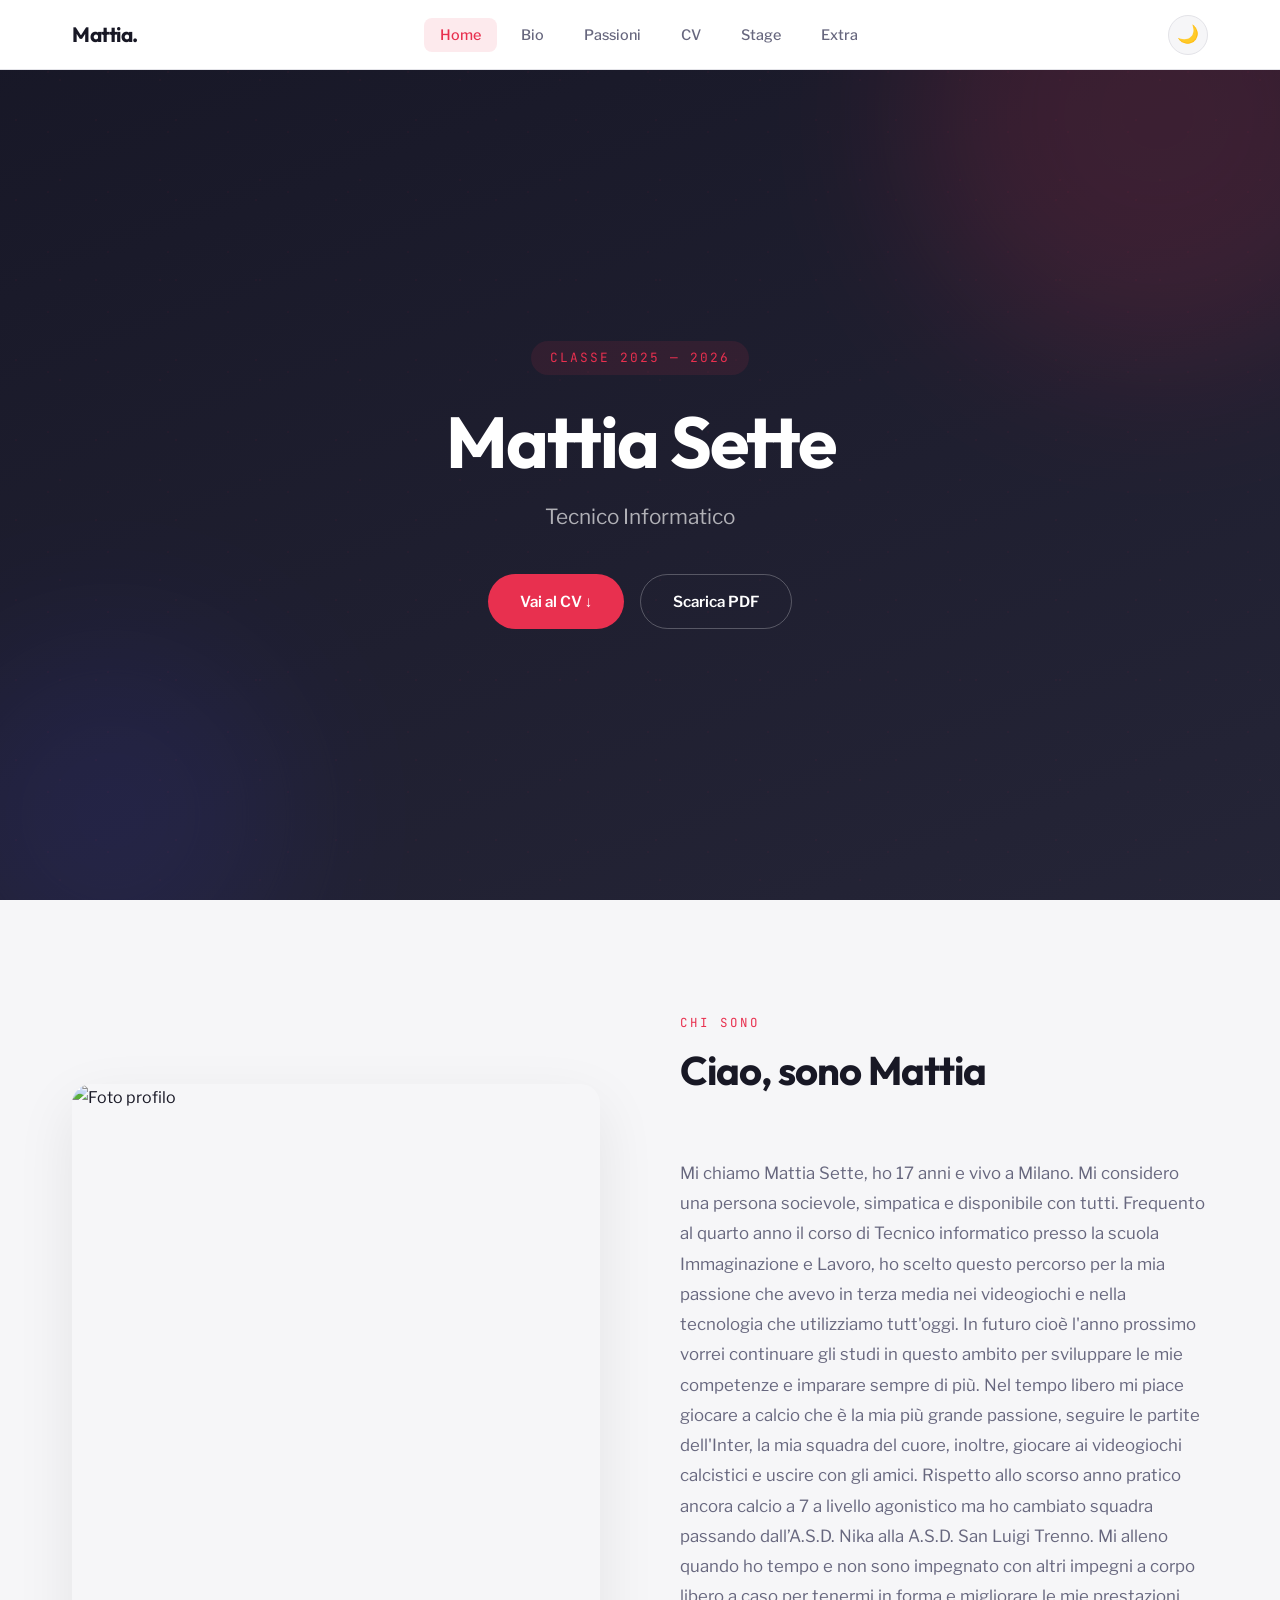
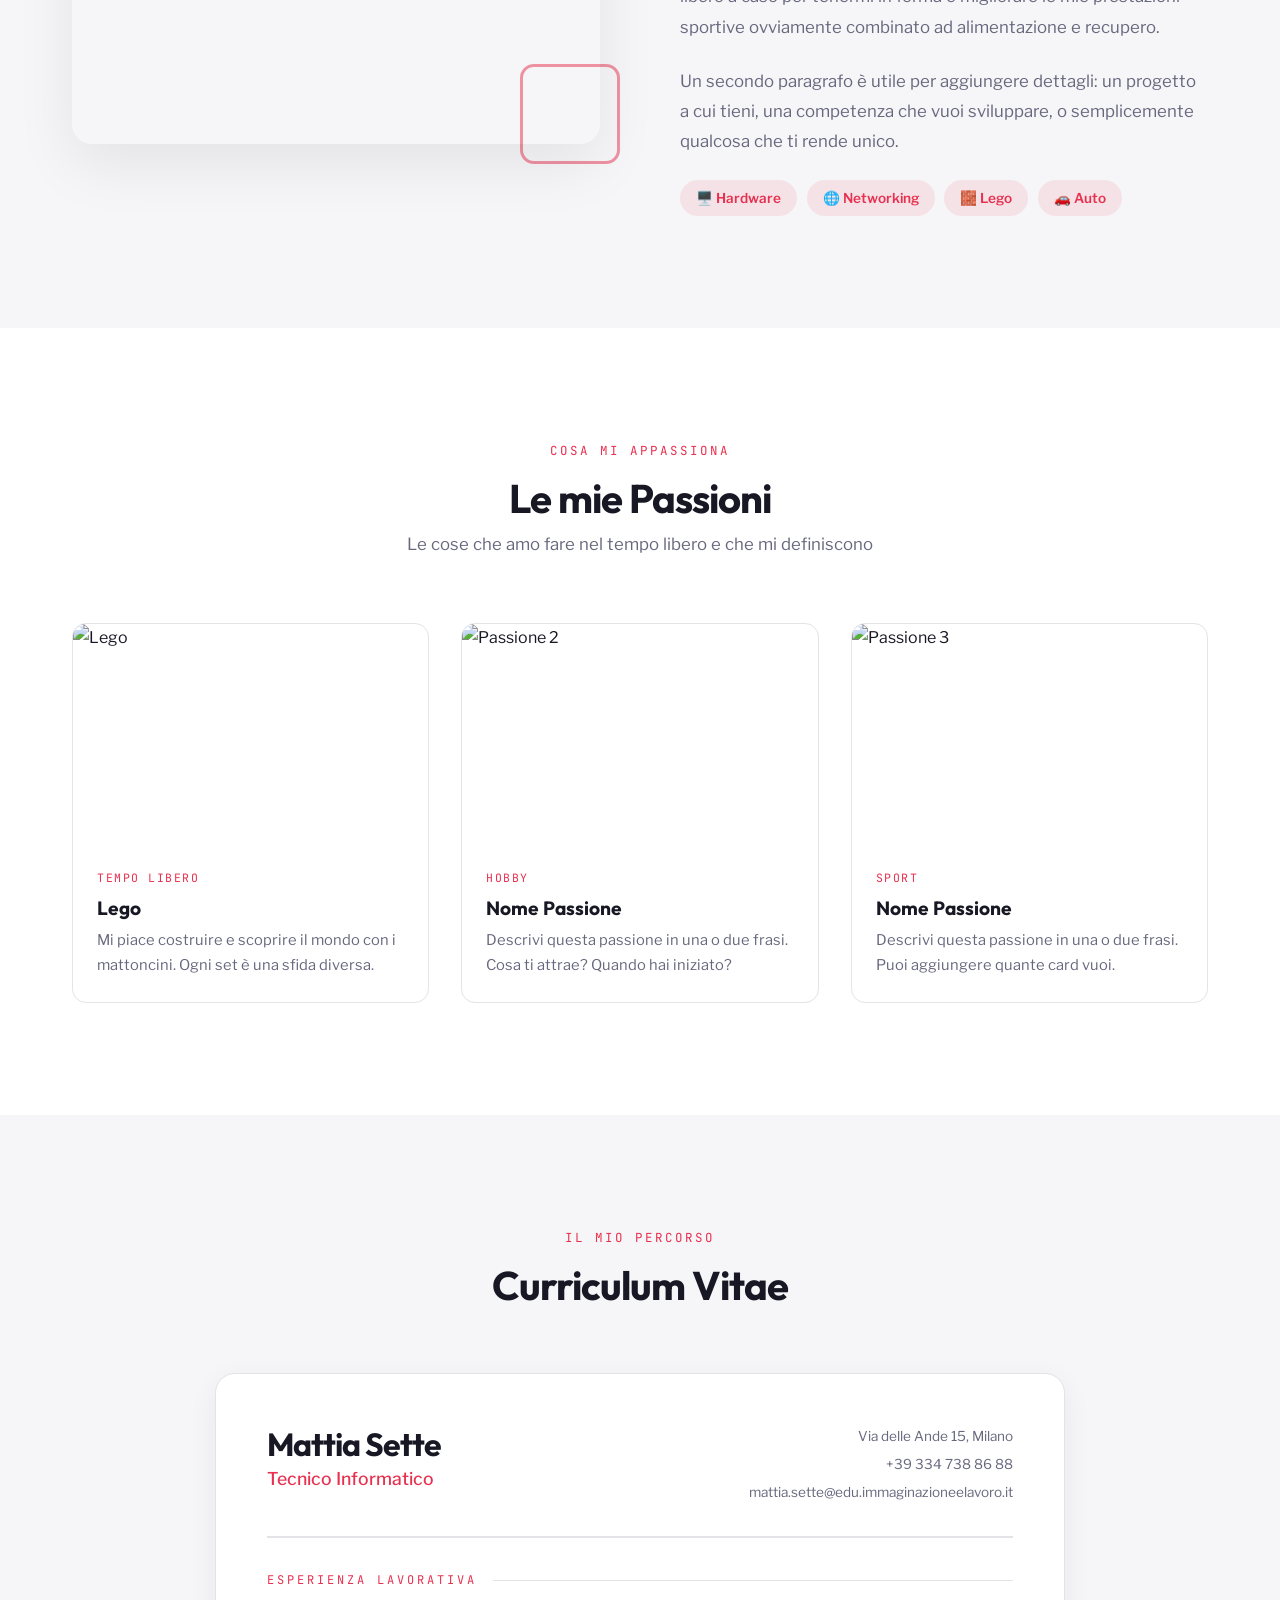
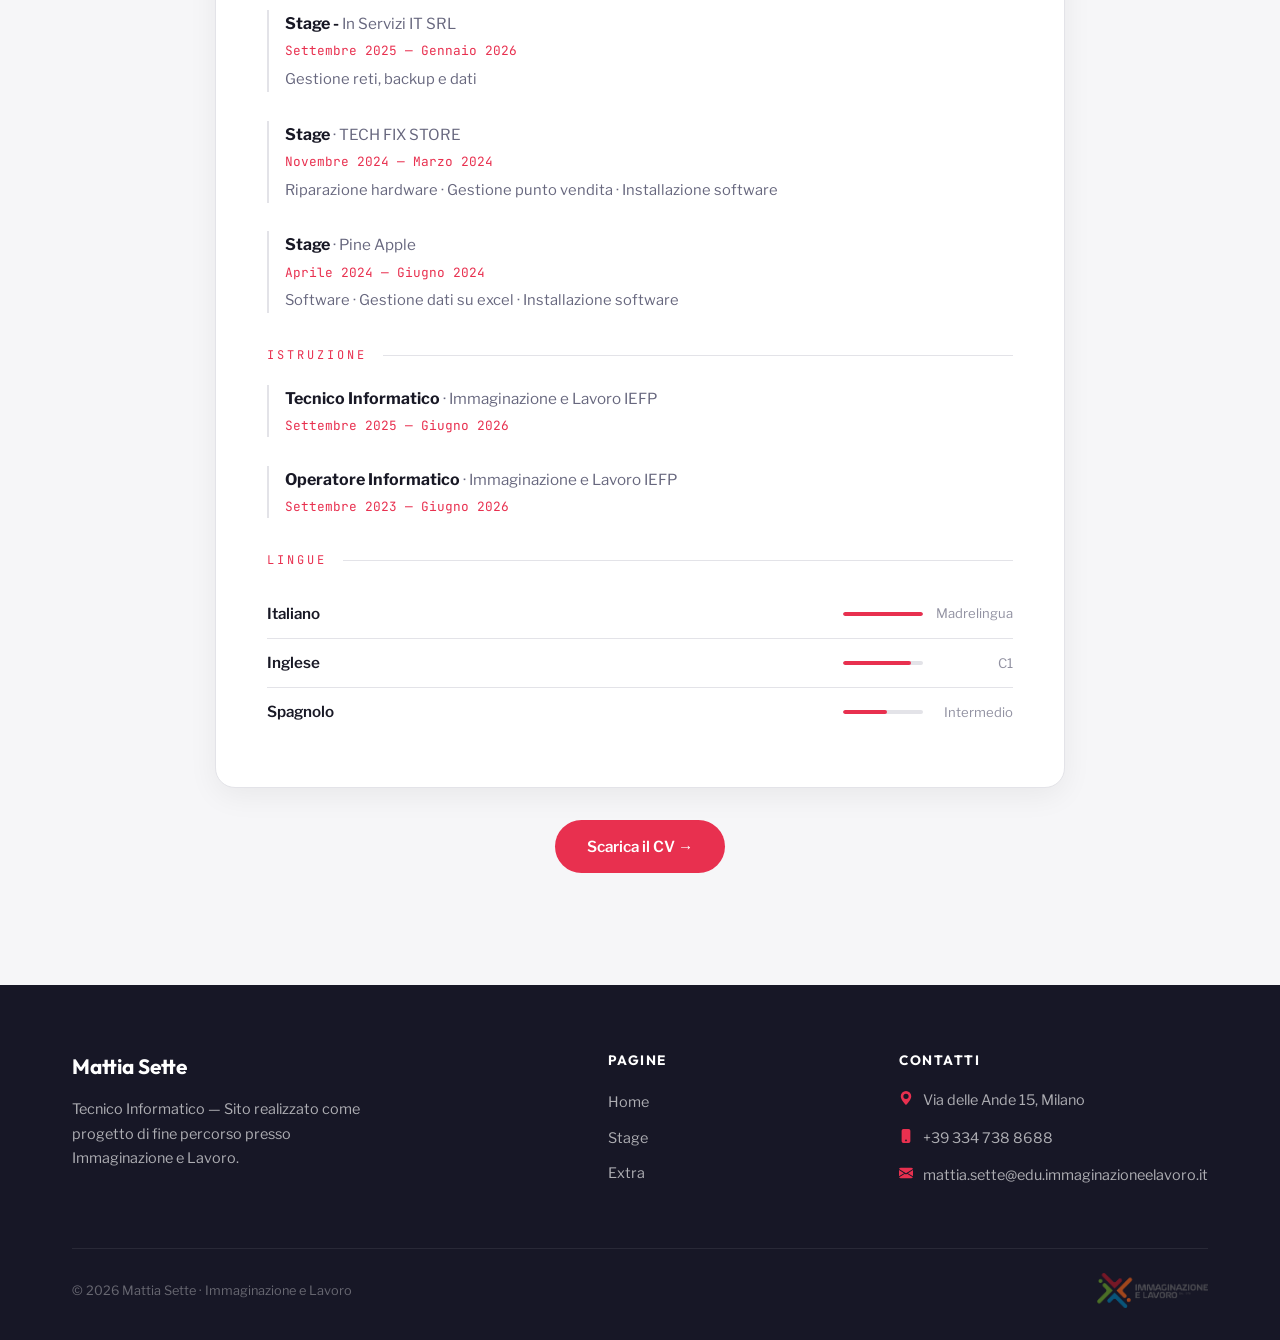
==== index.html @ b293e02b "update" ====
<!DOCTYPE html>
<html lang="it" data-theme="default">
<!--
    PERSONALIZZAZIONE RAPIDA:
    
    1. TEMA: cambia data-theme="default" qui sopra con:
       ocean, sunset, forest, lavender, mono
    
    2. DARK MODE: il bottone 🌙 in alto a destra
    
    3. FONT: cambia i link Google Fonts qui sotto
    
    4. CONTENUTI: cerca i commenti "MODIFICA" nel codice
-->
<head>
    <meta charset="UTF-8">
    <meta name="viewport" content="width=device-width, initial-scale=1.0">
    <title>Mattia Sette — Portfolio</title>

    <!-- MODIFICA: Cambia i font qui se vuoi -->
    <link rel="preconnect" href="https://fonts.googleapis.com">
    <link rel="preconnect" href="https://fonts.gstatic.com" crossorigin>    
    <link href="https://fonts.googleapis.com/css2?family=Outfit:wght@400;500;600;700&family=Libre+Franklin:wght@400;500;600;700&family=JetBrains+Mono:wght@400;500&display=swap" rel="stylesheet">

    <link rel="stylesheet" href="./style.css">
</head>
<body>

    <!-- ====== NAVBAR ====== -->
    <nav class="site-nav">
        <div class="nav-inner">
            <!-- MODIFICA: il tuo nome -->
            <a href="#" class="nav-brand">Mattia.</a>

            <button class="nav-burger" id="navBurger" aria-label="Apri menu">
                <span></span><span></span><span></span>
            </button>

            <ul class="nav-links" id="navLinks">
                <li><a href="#" class="active">Home</a></li>
                <li><a href="#bio">Bio</a></li>
                <li><a href="#passioni">Passioni</a></li>
                <li><a href="#cv">CV</a></li>
                <li><a href="./stage.html">Stage</a></li>
                <li><a href="./extra.html">Extra</a></li>
            </ul>

            <button class="theme-toggle" id="themeToggle" aria-label="Cambia tema">🌙</button>
        </div>
    </nav>

    <!-- ====== HERO ====== -->
    <section class="hero">
        <div class="hero-pattern"></div>
        <div class="hero-blob hero-blob-1"></div>
        <div class="hero-blob hero-blob-2"></div>

        <div class="hero-content">
            <!-- MODIFICA: il tuo badge, nome e descrizione -->
            <span class="hero-label reveal">Classe 2025 — 2026</span>
            <h1 class="reveal reveal-delay-1">Mattia Sette</h1>
            <p class="hero-sub reveal reveal-delay-2">Tecnico Informatico</p>
            <div class="hero-cta reveal reveal-delay-3">
                <a href="#cv" class="btn-primary-custom">Vai al CV ↓</a>
                <a href="./doc/Cv.pdf" target="_blank" class="btn-outline-custom">Scarica PDF</a>
            </div>
        </div>
    </section>

    <!-- ====== BIO ====== -->
    <section class="section" id="bio">
        <div class="section-container">
            <div class="bio-grid">
                <div class="bio-image reveal-left">
                    <div class="bio-image-frame">
                        <!-- MODIFICA: sostituisci con la tua foto (./img/foto.jpg) -->
                        <img src="https://placehold.co/500x625/1a1a2e/e94560?text=La+tua+foto" alt="Foto profilo">
                    </div>
                </div>
                <div class="bio-text-area reveal-right">
                    <div class="section-header">
                        <span class="section-label">Chi sono</span>
                        <h2 class="section-title">Ciao, sono Mattia</h2>
                    </div>
                    <!-- MODIFICA: scrivi la tua bio -->
                    <p>
                        Mi chiamo Mattia Sette, ho 17 anni e vivo a Milano. Mi considero una persona socievole, simpatica e disponibile con tutti.
                        Frequento al quarto anno il corso di Tecnico informatico presso la scuola Immaginazione e Lavoro, ho scelto questo percorso per la mia passione che avevo in terza media nei videogiochi e nella tecnologia che utilizziamo tutt'oggi.
                        In futuro cioè l'anno prossimo vorrei continuare gli studi in questo ambito per sviluppare le mie competenze e imparare sempre di più.
                        Nel tempo libero mi piace giocare a calcio che è la mia più grande passione, seguire le partite dell'Inter, la mia squadra del cuore, inoltre, giocare ai videogiochi calcistici e uscire con gli amici.
                        Rispetto allo scorso anno pratico ancora calcio a 7 a livello agonistico ma ho cambiato squadra passando dall’A.S.D. Nika alla A.S.D. San Luigi Trenno.
                        Mi alleno quando ho tempo e non sono impegnato con altri impegni a corpo libero a caso per tenermi in forma e migliorare le mie prestazioni sportive ovviamente combinato ad alimentazione e recupero.
                    </p>
                    <p>
                        Un secondo paragrafo è utile per aggiungere dettagli: un progetto 
                        a cui tieni, una competenza che vuoi sviluppare, o semplicemente 
                        qualcosa che ti rende unico.
                    </p>
                    <!-- MODIFICA: le tue "etichette" -->
                    <div class="bio-pills">
                        <span class="bio-pill">🖥️ Hardware</span>
                        <span class="bio-pill">🌐 Networking</span>
                        <span class="bio-pill">🧱 Lego</span>
                        <span class="bio-pill">🚗 Auto</span>
                    </div>
                </div>
            </div>
        </div>
    </section>

    <!-- ====== PASSIONI ====== -->
    <section class="section section-alt" id="passioni">
        <div class="section-container">
            <div class="section-header center reveal">
                <span class="section-label">Cosa mi appassiona</span>
                <h2 class="section-title">Le mie Passioni</h2>
                <p class="section-desc">Le cose che amo fare nel tempo libero e che mi definiscono</p>
            </div>

            <div class="passions-grid">

                <!-- MODIFICA: Card 1 — cambia immagine, categoria, titolo e testo -->
                <div class="passion-card reveal reveal-delay-1">
                    <div class="passion-card-img">
                        <img src="./img/5006921.png" alt="Lego">
                    </div>
                    <div class="passion-card-body">
                        <span class="passion-card-tag">Tempo libero</span>
                        <h3>Lego</h3>
                        <p>Mi piace costruire e scoprire il mondo con i mattoncini. Ogni set è una sfida diversa.</p>
                    </div>
                </div>

                <!-- MODIFICA: Card 2 -->
                <div class="passion-card reveal reveal-delay-2">
                    <div class="passion-card-img">
                        <img src="./img/1.png" alt="Passione 2">
                    </div>
                    <div class="passion-card-body">
                        <span class="passion-card-tag">Hobby</span>
                        <h3>Nome Passione</h3>
                        <p>Descrivi questa passione in una o due frasi. Cosa ti attrae? Quando hai iniziato?</p>
                    </div>
                </div>

                <!-- MODIFICA: Card 3 -->
                <div class="passion-card reveal reveal-delay-3">
                    <div class="passion-card-img">
                        <img src="./img/5006921.png" alt="Passione 3">
                    </div>
                    <div class="passion-card-body">
                        <span class="passion-card-tag">Sport</span>
                        <h3>Nome Passione</h3>
                        <p>Descrivi questa passione in una o due frasi. Puoi aggiungere quante card vuoi.</p>
                    </div>
                </div>

            </div>
        </div>
    </section>

    <!-- ====== CV ====== -->
    <section class="section" id="cv">
        <div class="section-container">
            <div class="section-header center reveal">
                <span class="section-label">Il mio percorso</span>
                <h2 class="section-title">Curriculum Vitae</h2>
            </div>

            <div class="cv-paper reveal">
                <!-- MODIFICA: intestazione CV -->
                <div class="cv-header">
                    <div>
                        <h2 class="cv-name">Mattia Sette</h2>
                        <p class="cv-role">Tecnico Informatico</p>
                    </div>
                    <div class="cv-contact-mini">
                        <span>Via delle Ande 15, Milano</span>
                        <span>+39 334 738 86 88</span>
                        <span>mattia.sette@edu.immaginazioneelavoro.it</span>
                    </div>
                </div>

                <!-- Esperienza -->
                <div class="cv-section-title">Esperienza Lavorativa</div>

                <!-- MODIFICA: aggiungi le tue esperienze -->
                <div class="cv-entry">
                    <span class="cv-entry-title">Stage - </span>
                    <span class="cv-entry-place">In Servizi IT SRL</span>
                    <span class="cv-entry-date">Settembre 2025 — Gennaio 2026</span>
                    <p class="cv-entry-desc">Gestione reti, backup e dati</p>
                </div>

                <div class="cv-entry">
                    <span class="cv-entry-title">Stage</span>
                    <span class="cv-entry-place"> · TECH FIX STORE</span>
                    <span class="cv-entry-date">Novembre 2024 — Marzo 2024</span>
                    <p class="cv-entry-desc">Riparazione hardware · Gestione punto vendita · Installazione software</p>
                </div>

                <div class="cv-entry">
                    <span class="cv-entry-title">Stage</span>
                    <span class="cv-entry-place"> · Pine Apple</span>
                    <span class="cv-entry-date">Aprile 2024 — Giugno 2024</span>
                    <p class="cv-entry-desc">Software · Gestione dati su excel · Installazione software</p>
                </div>

                <!-- Istruzione -->
                <div class="cv-section-title">Istruzione</div>

                <div class="cv-entry">
                    <span class="cv-entry-title">Tecnico Informatico</span>
                    <span class="cv-entry-place"> · Immaginazione e Lavoro IEFP</span>
                    <span class="cv-entry-date">Settembre 2025 — Giugno 2026</span>
                </div>

                <div class="cv-entry">
                    <span class="cv-entry-title">Operatore Informatico</span>
                    <span class="cv-entry-place"> · Immaginazione e Lavoro IEFP</span>
                    <span class="cv-entry-date">Settembre 2023 — Giugno 2026</span>
                </div>

                <!-- Lingue -->
                <div class="cv-section-title">Lingue</div>

                <!-- MODIFICA: le tue lingue e livelli (width della barra: 100% = nativo, 80% = avanzato, 60% = intermedio, 40% = base) -->
                <div class="cv-lang">
                    <span class="cv-lang-name">Italiano</span>
                    <div class="cv-lang-level">
                        <div class="cv-lang-bar"><div class="cv-lang-bar-fill" style="width: 100%"></div></div>
                        <span class="cv-lang-label">Madrelingua</span>
                    </div>
                </div>
                <div class="cv-lang">
                    <span class="cv-lang-name">Inglese</span>
                    <div class="cv-lang-level">
                        <div class="cv-lang-bar"><div class="cv-lang-bar-fill" style="width: 85%"></div></div>
                        <span class="cv-lang-label">C1</span>
                    </div>
                </div>
                <div class="cv-lang">
                    <span class="cv-lang-name">Spagnolo</span>
                    <div class="cv-lang-level">
                        <div class="cv-lang-bar"><div class="cv-lang-bar-fill" style="width: 55%"></div></div>
                        <span class="cv-lang-label">Intermedio</span>
                    </div>
                </div>
            </div>

            <div style="text-align: center; margin-top: 2rem;" class="reveal">
                <a href="./doc/Cv.pdf" target="_blank" class="btn-primary-custom">Scarica il CV →</a>
            </div>
        </div>
    </section>

    <!-- ====== FOOTER ====== -->
    <footer class="site-footer">
        <div class="section-container">
            <div class="footer-grid">
                <div>
                    <!-- MODIFICA: il tuo nome e descrizione -->
                    <p class="footer-brand">Mattia Sette</p>
                    <p class="footer-desc">
                        Tecnico Informatico — Sito realizzato come progetto di fine percorso 
                        presso Immaginazione e Lavoro.
                    </p>
                </div>
                <div>
                    <p class="footer-heading">Pagine</p>
                    <ul class="footer-links">
                        <li><a href="#">Home</a></li>
                        <li><a href="./pages/stage.html">Stage</a></li>
                        <li><a href="./pages/extra.html">Extra</a></li>
                    </ul>
                </div>
                <div>
                    <p class="footer-heading">Contatti</p>
                    <!-- MODIFICA: i tuoi contatti -->
                    <div class="footer-contact-item">
                        <svg xmlns="http://www.w3.org/2000/svg" width="14" height="14" fill="currentColor" viewBox="0 0 16 16"><path d="M8 16s6-5.686 6-10A6 6 0 0 0 2 6c0 4.314 6 10 6 10m0-7a3 3 0 1 1 0-6 3 3 0 0 1 0 6"/></svg>
                        <span>Via delle Ande 15, Milano</span>
                    </div>
                    <div class="footer-contact-item">
                        <svg xmlns="http://www.w3.org/2000/svg" width="14" height="14" fill="currentColor" viewBox="0 0 16 16"><path d="M3 2a2 2 0 0 1 2-2h6a2 2 0 0 1 2 2v12a2 2 0 0 1-2 2H5a2 2 0 0 1-2-2zm6 11a1 1 0 1 0-2 0 1 1 0 0 0 2 0"/></svg>
                        <span>+39 334 738 8688</span>
                    </div>
                    <div class="footer-contact-item">
                        <svg xmlns="http://www.w3.org/2000/svg" width="14" height="14" fill="currentColor" viewBox="0 0 16 16"><path d="M.05 3.555A2 2 0 0 1 2 2h12a2 2 0 0 1 1.95 1.555L8 8.414zM0 4.697v7.104l5.803-3.558zM6.761 8.83l-6.57 4.027A2 2 0 0 0 2 14h12a2 2 0 0 0 1.808-1.144l-6.57-4.027L8 9.586zm3.436-.586L16 11.801V4.697z"/></svg>
                        <span>mattia.sette@edu.immaginazioneelavoro.it</span>
                    </div>
                </div>
            </div>
            <div class="footer-bottom">
                <span class="footer-copy">© 2026 Mattia Sette · Immaginazione e Lavoro</span>
                <img src="./img/Logo immaginazione e lavoro.webp" class="footer-logo" alt="Logo scuola">
            </div>
        </div>
    </footer>

    <script src="./script.js"></script>
</body>
</html>
---- style.css ----
/* ============================================================
   TEMPLATE SITO PERSONALE - QUARTA INFORMATICA
   ============================================================
   
   COME PERSONALIZZARE:
   
   1. SCEGLI UN TEMA
      Cambia data-theme="default" nel tag <html> di ogni pagina.
      Temi disponibili: default, ocean, sunset, forest, lavender, mono
   
   2. DARK MODE
      Il bottone in navbar attiva/disattiva la dark mode.
      Funziona automaticamente con tutti i temi.
   
   3. COLORI CUSTOM
      Se vuoi un colore tutto tuo, modifica le variabili in
      [data-theme="default"] qui sotto.
   
   4. FONT
      Cambia il link Google Fonts nell'HTML e aggiorna
      --font-display e --font-body qui sotto.
   
   5. ANIMAZIONI
      Ogni elemento con classe .reveal si anima allo scroll.
      Aggiungi .reveal-delay-1, .reveal-delay-2, ecc. per ritardi.
   
   ============================================================ */

/* === TEMI PRECONFIGURATI === */
/* Cambia data-theme="" nel tag <html> per switchare tema */

[data-theme="default"] {
    --hue: 240;
    --accent-h: 350;
    --accent-s: 80%;
    --accent-l: 55%;
}

[data-theme="ocean"] {
    --hue: 200;
    --accent-h: 175;
    --accent-s: 70%;
    --accent-l: 45%;
}

[data-theme="sunset"] {
    --hue: 25;
    --accent-h: 15;
    --accent-s: 85%;
    --accent-l: 55%;
}

[data-theme="forest"] {
    --hue: 150;
    --accent-h: 145;
    --accent-s: 55%;
    --accent-l: 40%;
}

[data-theme="lavender"] {
    --hue: 270;
    --accent-h: 280;
    --accent-s: 60%;
    --accent-l: 55%;
}

[data-theme="mono"] {
    --hue: 0;
    --accent-h: 0;
    --accent-s: 0%;
    --accent-l: 25%;
}

/* === SISTEMA COLORI (generato da variabili) === */
:root {
    /* Font */
    --font-display: 'Outfit', sans-serif;
    --font-body: 'Libre Franklin', sans-serif;
    --font-mono: 'JetBrains Mono', monospace;
    
    /* Sizing */
    --radius-sm: 8px;
    --radius-md: 14px;
    --radius-lg: 20px;
    --radius-full: 100px;
    
    /* Transitions */
    --ease-out: cubic-bezier(0.16, 1, 0.3, 1);
    --ease-spring: cubic-bezier(0.34, 1.56, 0.64, 1);
    --duration-fast: 0.2s;
    --duration-normal: 0.4s;
    --duration-slow: 0.7s;
    
    /* Navbar height */
    --nav-height: 70px;
}

/* Light mode (default) */
html:not([data-dark]) {
    --bg-primary: hsl(var(--hue), 15%, 97%);
    --bg-secondary: #ffffff;
    --bg-elevated: #ffffff;
    --bg-hero: hsl(var(--hue), 25%, 12%);
    --bg-hero-2: hsl(var(--hue), 20%, 18%);
    
    --text-primary: hsl(var(--hue), 20%, 12%);
    --text-secondary: hsl(var(--hue), 10%, 45%);
    --text-tertiary: hsl(var(--hue), 8%, 60%);
    --text-on-dark: #ffffff;
    --text-on-dark-muted: rgba(255,255,255,0.65);
    
    --border-light: hsl(var(--hue), 10%, 90%);
    --border-medium: hsl(var(--hue), 10%, 85%);
    
    --shadow-sm: 0 2px 8px rgba(0,0,0,0.04);
    --shadow-md: 0 8px 30px rgba(0,0,0,0.06);
    --shadow-lg: 0 20px 60px rgba(0,0,0,0.08);
    --shadow-accent: 0 8px 30px hsla(var(--accent-h), var(--accent-s), var(--accent-l), 0.25);
}

/* Dark mode */
html[data-dark] {
    --bg-primary: hsl(var(--hue), 15%, 8%);
    --bg-secondary: hsl(var(--hue), 12%, 12%);
    --bg-elevated: hsl(var(--hue), 12%, 15%);
    --bg-hero: hsl(var(--hue), 20%, 5%);
    --bg-hero-2: hsl(var(--hue), 15%, 10%);
    
    --text-primary: hsl(var(--hue), 10%, 92%);
    --text-secondary: hsl(var(--hue), 8%, 60%);
    --text-tertiary: hsl(var(--hue), 6%, 45%);
    --text-on-dark: #ffffff;
    --text-on-dark-muted: rgba(255,255,255,0.55);
    
    --border-light: hsl(var(--hue), 10%, 18%);
    --border-medium: hsl(var(--hue), 10%, 22%);
    
    --shadow-sm: 0 2px 8px rgba(0,0,0,0.2);
    --shadow-md: 0 8px 30px rgba(0,0,0,0.3);
    --shadow-lg: 0 20px 60px rgba(0,0,0,0.4);
    --shadow-accent: 0 8px 30px hsla(var(--accent-h), var(--accent-s), var(--accent-l), 0.2);
}

/* Accent color (uguale in light e dark) */
html {
    --accent: hsl(var(--accent-h), var(--accent-s), var(--accent-l));
    --accent-hover: hsl(var(--accent-h), var(--accent-s), calc(var(--accent-l) - 8%));
    --accent-soft: hsla(var(--accent-h), var(--accent-s), var(--accent-l), 0.1);
    --accent-medium: hsla(var(--accent-h), var(--accent-s), var(--accent-l), 0.2);
}

/* === RESET & BASE === */
*, *::before, *::after {
    margin: 0;
    padding: 0;
    box-sizing: border-box;
}

html {
    scroll-behavior: smooth;
}

body {
    font-family: var(--font-body);
    color: var(--text-primary);
    background-color: var(--bg-primary);
    line-height: 1.7;
    transition: background-color var(--duration-normal) var(--ease-out),
                color var(--duration-normal) var(--ease-out);
    -webkit-font-smoothing: antialiased;
}

h1, h2, h3, h4, h5, h6 {
    font-family: var(--font-display);
    font-weight: 700;
    color: var(--text-primary);
    line-height: 1.2;
}

a {
    color: var(--accent);
    text-decoration: none;
    transition: color var(--duration-fast);
}

a:hover {
    color: var(--accent-hover);
}

img {
    max-width: 100%;
    display: block;
}

/* === NAVBAR === */
.site-nav {
    position: fixed;
    top: 0;
    left: 0;
    right: 0;
    height: var(--nav-height);
    background: var(--bg-secondary);
    border-bottom: 1px solid var(--border-light);
    z-index: 1000;
    display: flex;
    align-items: center;
    transition: background var(--duration-normal) var(--ease-out),
                border-color var(--duration-normal) var(--ease-out),
                box-shadow var(--duration-normal) var(--ease-out);
}

.site-nav.scrolled {
    box-shadow: var(--shadow-sm);
}

.nav-inner {
    width: 100%;
    max-width: 1200px;
    margin: 0 auto;
    padding: 0 2rem;
    display: flex;
    align-items: center;
    justify-content: space-between;
}

.nav-brand {
    font-family: var(--font-display);
    font-weight: 700;
    font-size: 1.3rem;
    color: var(--text-primary);
    text-decoration: none;
    letter-spacing: -0.5px;
}

.nav-links {
    display: flex;
    align-items: center;
    gap: 0.5rem;
    list-style: none;
}

.nav-links a {
    font-family: var(--font-body);
    font-weight: 500;
    font-size: 0.9rem;
    color: var(--text-secondary);
    padding: 0.5rem 1rem;
    border-radius: var(--radius-sm);
    text-decoration: none;
    transition: all var(--duration-fast);
}

.nav-links a:hover,
.nav-links a.active {
    color: var(--accent);
    background: var(--accent-soft);
}

/* Dark mode toggle */
.theme-toggle {
    width: 40px;
    height: 40px;
    border-radius: 50%;
    border: 1px solid var(--border-light);
    background: var(--bg-primary);
    cursor: pointer;
    display: flex;
    align-items: center;
    justify-content: center;
    font-size: 1.1rem;
    transition: all var(--duration-fast);
    margin-left: 0.5rem;
    color: var(--text-secondary);
}

.theme-toggle:hover {
    border-color: var(--accent);
    color: var(--accent);
    transform: rotate(20deg);
}

/* Mobile nav */
.nav-burger {
    display: none;
    flex-direction: column;
    gap: 5px;
    cursor: pointer;
    background: none;
    border: none;
    padding: 5px;
}

.nav-burger span {
    width: 22px;
    height: 2px;
    background: var(--text-primary);
    border-radius: 2px;
    transition: all var(--duration-fast);
}

/* === HERO === */
.hero {
    min-height: 100vh;
    display: flex;
    align-items: center;
    justify-content: center;
    text-align: center;
    background: linear-gradient(160deg, var(--bg-hero) 0%, var(--bg-hero-2) 100%);
    position: relative;
    overflow: hidden;
    padding-top: var(--nav-height);
}

/* Pattern decorativo sullo sfondo dell'hero */
.hero-pattern {
    position: absolute;
    inset: 0;
    opacity: 0.04;
    background-image: 
        radial-gradient(circle at 20% 50%, var(--accent) 1px, transparent 1px),
        radial-gradient(circle at 80% 20%, var(--accent) 1px, transparent 1px),
        radial-gradient(circle at 60% 80%, var(--accent) 1px, transparent 1px);
    background-size: 80px 80px, 60px 60px, 100px 100px;
}

/* Cerchi decorativi */
.hero-blob {
    position: absolute;
    border-radius: 50%;
    filter: blur(80px);
    opacity: 0.15;
}

.hero-blob-1 {
    width: 500px;
    height: 500px;
    background: var(--accent);
    top: -15%;
    right: -10%;
}

.hero-blob-2 {
    width: 350px;
    height: 350px;
    background: hsl(var(--hue), 50%, 50%);
    bottom: -10%;
    left: -5%;
}

.hero-content {
    position: relative;
    z-index: 1;
    padding: 2rem;
}

.hero-label {
    display: inline-block;
    font-family: var(--font-mono);
    font-size: 0.8rem;
    letter-spacing: 2px;
    text-transform: uppercase;
    color: var(--accent);
    background: var(--accent-soft);
    padding: 0.4rem 1.2rem;
    border-radius: var(--radius-full);
    margin-bottom: 1.5rem;
}

.hero h1 {
    font-size: clamp(2.5rem, 6vw, 4.5rem);
    color: var(--text-on-dark);
    letter-spacing: -2px;
    margin-bottom: 0.8rem;
}

.hero .hero-sub {
    font-size: clamp(1rem, 2vw, 1.3rem);
    color: var(--text-on-dark-muted);
    font-weight: 400;
    max-width: 500px;
    margin: 0 auto;
}

.hero-cta {
    margin-top: 2.5rem;
    display: flex;
    gap: 1rem;
    justify-content: center;
    flex-wrap: wrap;
}

/* === BOTTONI === */
.btn-primary-custom {
    display: inline-flex;
    align-items: center;
    gap: 0.5rem;
    padding: 0.85rem 2rem;
    background: var(--accent);
    color: #fff;
    border: none;
    border-radius: var(--radius-full);
    font-family: var(--font-body);
    font-weight: 600;
    font-size: 0.95rem;
    cursor: pointer;
    text-decoration: none;
    transition: all var(--duration-fast) var(--ease-out);
}

.btn-primary-custom:hover {
    background: var(--accent-hover);
    color: #fff;
    transform: translateY(-2px);
    box-shadow: var(--shadow-accent);
}

.btn-outline-custom {
    display: inline-flex;
    align-items: center;
    gap: 0.5rem;
    padding: 0.85rem 2rem;
    background: transparent;
    color: var(--text-on-dark);
    border: 1px solid rgba(255,255,255,0.25);
    border-radius: var(--radius-full);
    font-family: var(--font-body);
    font-weight: 600;
    font-size: 0.95rem;
    cursor: pointer;
    text-decoration: none;
    transition: all var(--duration-fast) var(--ease-out);
}

.btn-outline-custom:hover {
    background: rgba(255,255,255,0.1);
    color: #fff;
    border-color: rgba(255,255,255,0.5);
}

/* Variante per sfondi chiari */
.btn-outline-light {
    color: var(--text-primary);
    border-color: var(--border-medium);
}

.btn-outline-light:hover {
    color: var(--accent);
    border-color: var(--accent);
    background: var(--accent-soft);
}

/* === SEZIONI === */
.section {
    padding: 7rem 0;
}

.section-alt {
    background: var(--bg-secondary);
}

.section-container {
    max-width: 1200px;
    margin: 0 auto;
    padding: 0 2rem;
}

.section-header {
    margin-bottom: 4rem;
}

.section-label {
    font-family: var(--font-mono);
    font-size: 0.78rem;
    text-transform: uppercase;
    letter-spacing: 3px;
    color: var(--accent);
    margin-bottom: 0.8rem;
    display: block;
}

.section-title {
    font-size: clamp(1.8rem, 3.5vw, 2.5rem);
    letter-spacing: -1px;
    margin-bottom: 0.5rem;
}

.section-desc {
    font-size: 1.05rem;
    color: var(--text-secondary);
    max-width: 550px;
}

/* Centrato */
.section-header.center {
    text-align: center;
}

.section-header.center .section-desc {
    margin: 0 auto;
}

/* === BIO === */
.bio-grid {
    display: grid;
    grid-template-columns: 1fr 1fr;
    gap: 5rem;
    align-items: center;
}

.bio-image {
    position: relative;
}

.bio-image-frame {
    width: 100%;
    aspect-ratio: 4/5;
    border-radius: var(--radius-lg);
    overflow: hidden;
    box-shadow: var(--shadow-lg);
    position: relative;
}

.bio-image-frame img {
    width: 100%;
    height: 100%;
    object-fit: cover;
}

/* Decorazione immagine - quadrato accent */
.bio-image::after {
    content: '';
    position: absolute;
    width: 100px;
    height: 100px;
    border: 3px solid var(--accent);
    border-radius: var(--radius-md);
    bottom: -20px;
    right: -20px;
    z-index: -1;
    opacity: 0.5;
}

.bio-text-area p {
    font-size: 1.05rem;
    color: var(--text-secondary);
    margin-bottom: 1.5rem;
    line-height: 1.8;
}

/* Info pills nella bio */
.bio-pills {
    display: flex;
    flex-wrap: wrap;
    gap: 0.6rem;
    margin-top: 1.5rem;
}

.bio-pill {
    display: inline-flex;
    align-items: center;
    gap: 0.4rem;
    padding: 0.4rem 1rem;
    background: var(--accent-soft);
    color: var(--accent);
    border-radius: var(--radius-full);
    font-size: 0.85rem;
    font-weight: 600;
}

/* === PASSIONI (Grid) === */
.passions-grid {
    display: grid;
    grid-template-columns: repeat(auto-fit, minmax(300px, 1fr));
    gap: 2rem;
}

.passion-card {
    background: var(--bg-elevated);
    border: 1px solid var(--border-light);
    border-radius: var(--radius-md);
    overflow: hidden;
    transition: transform var(--duration-normal) var(--ease-spring),
                box-shadow var(--duration-normal) var(--ease-out);
}

.passion-card:hover {
    transform: translateY(-8px);
    box-shadow: var(--shadow-md);
}

.passion-card-img {
    height: 220px;
    overflow: hidden;
}

.passion-card-img img {
    width: 100%;
    height: 100%;
    object-fit: cover;
    transition: transform var(--duration-slow) var(--ease-out);
}

.passion-card:hover .passion-card-img img {
    transform: scale(1.05);
}

.passion-card-body {
    padding: 1.5rem;
}

.passion-card-tag {
    font-family: var(--font-mono);
    font-size: 0.72rem;
    text-transform: uppercase;
    letter-spacing: 1.5px;
    color: var(--accent);
    margin-bottom: 0.6rem;
    display: block;
}

.passion-card-body h3 {
    font-size: 1.2rem;
    margin-bottom: 0.5rem;
}

.passion-card-body p {
    font-size: 0.92rem;
    color: var(--text-secondary);
}

/* === CV === */
.cv-paper {
    background: var(--bg-elevated);
    border: 1px solid var(--border-light);
    border-radius: var(--radius-lg);
    padding: clamp(2rem, 4vw, 3.5rem);
    max-width: 850px;
    margin: 0 auto;
    box-shadow: var(--shadow-md);
    transition: background var(--duration-normal), border-color var(--duration-normal);
}

.cv-header {
    display: flex;
    justify-content: space-between;
    align-items: flex-start;
    flex-wrap: wrap;
    gap: 1rem;
    margin-bottom: 2rem;
    padding-bottom: 2rem;
    border-bottom: 2px solid var(--border-light);
}

.cv-name {
    font-size: 2rem;
    letter-spacing: -1px;
}

.cv-role {
    color: var(--accent);
    font-weight: 500;
    font-size: 1.1rem;
}

.cv-contact-mini {
    display: flex;
    flex-direction: column;
    gap: 0.3rem;
    font-size: 0.85rem;
    color: var(--text-secondary);
    text-align: right;
}

.cv-section-title {
    font-family: var(--font-mono);
    font-size: 0.75rem;
    text-transform: uppercase;
    letter-spacing: 3px;
    color: var(--accent);
    margin-top: 2rem;
    margin-bottom: 1.2rem;
    display: flex;
    align-items: center;
    gap: 1rem;
}

.cv-section-title::after {
    content: '';
    flex: 1;
    height: 1px;
    background: var(--border-light);
}

.cv-entry {
    margin-bottom: 1.8rem;
    padding-left: 1rem;
    border-left: 2px solid var(--border-light);
    transition: border-color var(--duration-fast);
}

.cv-entry:hover {
    border-left-color: var(--accent);
}

.cv-entry-title {
    font-weight: 700;
    font-size: 1rem;
    color: var(--text-primary);
}

.cv-entry-place {
    color: var(--text-secondary);
    font-size: 0.95rem;
}

.cv-entry-date {
    font-family: var(--font-mono);
    font-size: 0.8rem;
    color: var(--accent);
    margin-top: 0.2rem;
    display: block;
}

.cv-entry-desc {
    color: var(--text-secondary);
    font-size: 0.92rem;
    margin-top: 0.3rem;
}

/* Lingue con barre */
.cv-lang {
    display: flex;
    align-items: center;
    justify-content: space-between;
    padding: 0.7rem 0;
    border-bottom: 1px solid var(--border-light);
}

.cv-lang:last-child {
    border-bottom: none;
}

.cv-lang-name {
    font-weight: 600;
    font-size: 0.95rem;
}

.cv-lang-level {
    display: flex;
    align-items: center;
    gap: 0.6rem;
}

.cv-lang-bar {
    width: 80px;
    height: 4px;
    background: var(--border-light);
    border-radius: 4px;
    overflow: hidden;
}

.cv-lang-bar-fill {
    height: 100%;
    background: var(--accent);
    border-radius: 4px;
    transition: width var(--duration-slow) var(--ease-out);
}

.cv-lang-label {
    font-size: 0.82rem;
    color: var(--text-tertiary);
    min-width: 80px;
    text-align: right;
}

/* === PAGINA STAGE === */
.page-hero {
    padding: 8rem 0 4rem;
    background: linear-gradient(160deg, var(--bg-hero) 0%, var(--bg-hero-2) 100%);
    text-align: center;
    position: relative;
    overflow: hidden;
}

.page-hero .hero-pattern {
    position: absolute;
    inset: 0;
    opacity: 0.03;
    background-image: 
        radial-gradient(circle at 20% 50%, var(--accent) 1px, transparent 1px);
    background-size: 60px 60px;
}

.page-hero h1 {
    font-size: clamp(2rem, 4vw, 3rem);
    color: var(--text-on-dark);
    position: relative;
}

.page-hero .hero-sub {
    color: var(--text-on-dark-muted);
    font-size: 1.05rem;
    max-width: 600px;
    margin: 1rem auto 0;
    position: relative;
}

/* Stage cards (alternativa all'accordion) */
.stage-card {
    background: var(--bg-elevated);
    border: 1px solid var(--border-light);
    border-radius: var(--radius-lg);
    overflow: hidden;
    margin-bottom: 2rem;
    transition: box-shadow var(--duration-normal);
}

.stage-card:hover {
    box-shadow: var(--shadow-md);
}

.stage-card-header {
    padding: 1.5rem 2rem;
    border-bottom: 1px solid var(--border-light);
    display: flex;
    align-items: center;
    justify-content: space-between;
    cursor: pointer;
    transition: background var(--duration-fast);
}

.stage-card-header:hover {
    background: var(--accent-soft);
}

.stage-card-header h3 {
    font-size: 1.2rem;
    margin: 0;
}

.stage-card-header .stage-date {
    font-family: var(--font-mono);
    font-size: 0.8rem;
    color: var(--accent);
}

.stage-card-toggle {
    width: 32px;
    height: 32px;
    border-radius: 50%;
    background: var(--accent-soft);
    display: flex;
    align-items: center;
    justify-content: center;
    transition: transform var(--duration-fast);
    color: var(--accent);
    font-size: 1.2rem;
}

.stage-card.open .stage-card-toggle {
    transform: rotate(45deg);
}

.stage-card-body {
    padding: 0 2rem;
    max-height: 0;
    overflow: hidden;
    transition: max-height var(--duration-slow) var(--ease-out),
                padding var(--duration-normal);
}

.stage-card.open .stage-card-body {
    padding: 2rem;
    max-height: 800px;
}

.stage-grid {
    display: grid;
    grid-template-columns: 2fr 3fr;
    gap: 2rem;
    align-items: start;
}

.stage-map-frame {
    border-radius: var(--radius-md);
    overflow: hidden;
    aspect-ratio: 4/3;
}

.stage-map-frame iframe {
    width: 100%;
    height: 100%;
    border: none;
}

.stage-relazione {
    font-size: 0.95rem;
    color: var(--text-secondary);
    line-height: 1.8;
}

.stage-relazione h4 {
    font-size: 1rem;
    margin-bottom: 0.5rem;
}

/* === EXTRA PAGE === */
.presenze-card {
    background: var(--bg-elevated);
    border: 1px solid var(--border-light);
    border-radius: var(--radius-lg);
    padding: 2.5rem;
    box-shadow: var(--shadow-sm);
    max-width: 500px;
    margin: 0 auto;
}

.presenze-card label {
    font-weight: 600;
    color: var(--text-primary);
    display: block;
    margin-bottom: 0.5rem;
    font-size: 0.9rem;
}

.presenze-input {
    display: flex;
    gap: 0.8rem;
    align-items: flex-end;
}

.presenze-card input[type="number"] {
    width: 120px;
    padding: 0.65rem 1rem;
    border: 1px solid var(--border-medium);
    border-radius: var(--radius-sm);
    font-family: var(--font-mono);
    font-size: 1rem;
    background: var(--bg-primary);
    color: var(--text-primary);
    transition: border-color var(--duration-fast);
}

.presenze-card input[type="number"]:focus {
    outline: none;
    border-color: var(--accent);
    box-shadow: 0 0 0 3px var(--accent-soft);
}

.btn-calcola {
    padding: 0.65rem 1.5rem;
    background: var(--accent);
    color: #fff;
    border: none;
    border-radius: var(--radius-sm);
    font-family: var(--font-body);
    font-weight: 600;
    cursor: pointer;
    transition: background var(--duration-fast);
}

.btn-calcola:hover {
    background: var(--accent-hover);
}

.progress-wrap {
    margin-top: 1.5rem;
}

.progress-bar-bg {
    height: 10px;
    background: var(--border-light);
    border-radius: var(--radius-full);
    overflow: hidden;
}

.progress-bar-fill {
    height: 100%;
    background: var(--accent);
    border-radius: var(--radius-full);
    transition: width var(--duration-slow) var(--ease-out);
    width: 100%;
}

.progress-label {
    font-family: var(--font-mono);
    font-size: 0.82rem;
    color: var(--text-tertiary);
    margin-top: 0.5rem;
}

/* Sezione gallery / contenuto libero */
.gallery-grid {
    display: grid;
    grid-template-columns: repeat(auto-fill, minmax(250px, 1fr));
    gap: 1rem;
}

.gallery-item {
    aspect-ratio: 1;
    border-radius: var(--radius-md);
    overflow: hidden;
    cursor: pointer;
    position: relative;
}

.gallery-item img {
    width: 100%;
    height: 100%;
    object-fit: cover;
    transition: transform var(--duration-slow) var(--ease-out);
}

.gallery-item:hover img {
    transform: scale(1.08);
}

.gallery-item-overlay {
    position: absolute;
    inset: 0;
    background: linear-gradient(transparent 50%, rgba(0,0,0,0.6));
    opacity: 0;
    transition: opacity var(--duration-fast);
    display: flex;
    align-items: flex-end;
    padding: 1rem;
}

.gallery-item:hover .gallery-item-overlay {
    opacity: 1;
}

.gallery-item-overlay span {
    color: #fff;
    font-weight: 600;
    font-size: 0.9rem;
}

/* === FOOTER === */
.site-footer {
    background: var(--bg-hero);
    color: var(--text-on-dark-muted);
    padding: 4rem 0 2rem;
}

.footer-grid {
    display: grid;
    grid-template-columns: 2fr 1fr 1fr;
    gap: 3rem;
    margin-bottom: 3rem;
}

.footer-brand {
    font-family: var(--font-display);
    font-size: 1.3rem;
    font-weight: 700;
    color: var(--text-on-dark);
    margin-bottom: 0.8rem;
}

.footer-desc {
    font-size: 0.9rem;
    line-height: 1.7;
    max-width: 300px;
}

.footer-heading {
    font-family: var(--font-display);
    font-size: 0.85rem;
    font-weight: 700;
    text-transform: uppercase;
    letter-spacing: 1.5px;
    color: var(--text-on-dark);
    margin-bottom: 1rem;
}

.footer-links {
    list-style: none;
    display: flex;
    flex-direction: column;
    gap: 0.5rem;
}

.footer-links a {
    color: var(--text-on-dark-muted);
    font-size: 0.9rem;
    transition: color var(--duration-fast);
}

.footer-links a:hover {
    color: var(--accent);
}

.footer-contact-item {
    display: flex;
    align-items: flex-start;
    gap: 0.6rem;
    margin-bottom: 0.8rem;
    font-size: 0.9rem;
}

.footer-contact-item svg {
    flex-shrink: 0;
    margin-top: 3px;
    color: var(--accent);
}

.footer-bottom {
    border-top: 1px solid rgba(255,255,255,0.08);
    padding-top: 1.5rem;
    display: flex;
    justify-content: space-between;
    align-items: center;
    flex-wrap: wrap;
    gap: 1rem;
}

.footer-copy {
    font-size: 0.8rem;
    color: rgba(255,255,255,0.35);
}

.footer-logo {
    height: 35px;
    opacity: 0.6;
}

/* === ANIMAZIONI SCROLL === */
.reveal {
    opacity: 0;
    transform: translateY(40px);
    transition: opacity var(--duration-slow) var(--ease-out),
                transform var(--duration-slow) var(--ease-out);
}

.reveal.visible {
    opacity: 1;
    transform: translateY(0);
}

.reveal-delay-1 { transition-delay: 0.1s; }
.reveal-delay-2 { transition-delay: 0.2s; }
.reveal-delay-3 { transition-delay: 0.3s; }
.reveal-delay-4 { transition-delay: 0.4s; }

/* Reveal da sinistra/destra */
.reveal-left {
    opacity: 0;
    transform: translateX(-40px);
    transition: opacity var(--duration-slow) var(--ease-out),
                transform var(--duration-slow) var(--ease-out);
}

.reveal-right {
    opacity: 0;
    transform: translateX(40px);
    transition: opacity var(--duration-slow) var(--ease-out),
                transform var(--duration-slow) var(--ease-out);
}

.reveal-left.visible,
.reveal-right.visible {
    opacity: 1;
    transform: translateX(0);
}

/* === RESPONSIVE === */
@media (max-width: 900px) {
    .bio-grid {
        grid-template-columns: 1fr;
        gap: 3rem;
    }
    
    .bio-image {
        max-width: 350px;
        margin: 0 auto;
    }

    .stage-grid {
        grid-template-columns: 1fr;
    }
    
    .footer-grid {
        grid-template-columns: 1fr;
        gap: 2rem;
    }
    
    .cv-header {
        flex-direction: column;
    }
    
    .cv-contact-mini {
        text-align: left;
    }
}

@media (max-width: 700px) {
    .nav-links {
        display: none;
        position: absolute;
        top: var(--nav-height);
        left: 0;
        right: 0;
        background: var(--bg-secondary);
        border-bottom: 1px solid var(--border-light);
        flex-direction: column;
        padding: 1rem 2rem;
    }
    
    .nav-links.open {
        display: flex;
    }
    
    .nav-burger {
        display: flex;
    }
    
    .theme-toggle {
        margin-left: auto;
        margin-right: 1rem;
    }
    
    .hero h1 {
        font-size: 2.2rem;
    }
    
    .passions-grid {
        grid-template-columns: 1fr;
    }
    
    .hero-cta {
        flex-direction: column;
        align-items: center;
    }
    
    .section {
        padding: 4rem 0;
    }
    
    .gallery-grid {
        grid-template-columns: repeat(2, 1fr);
    }
}
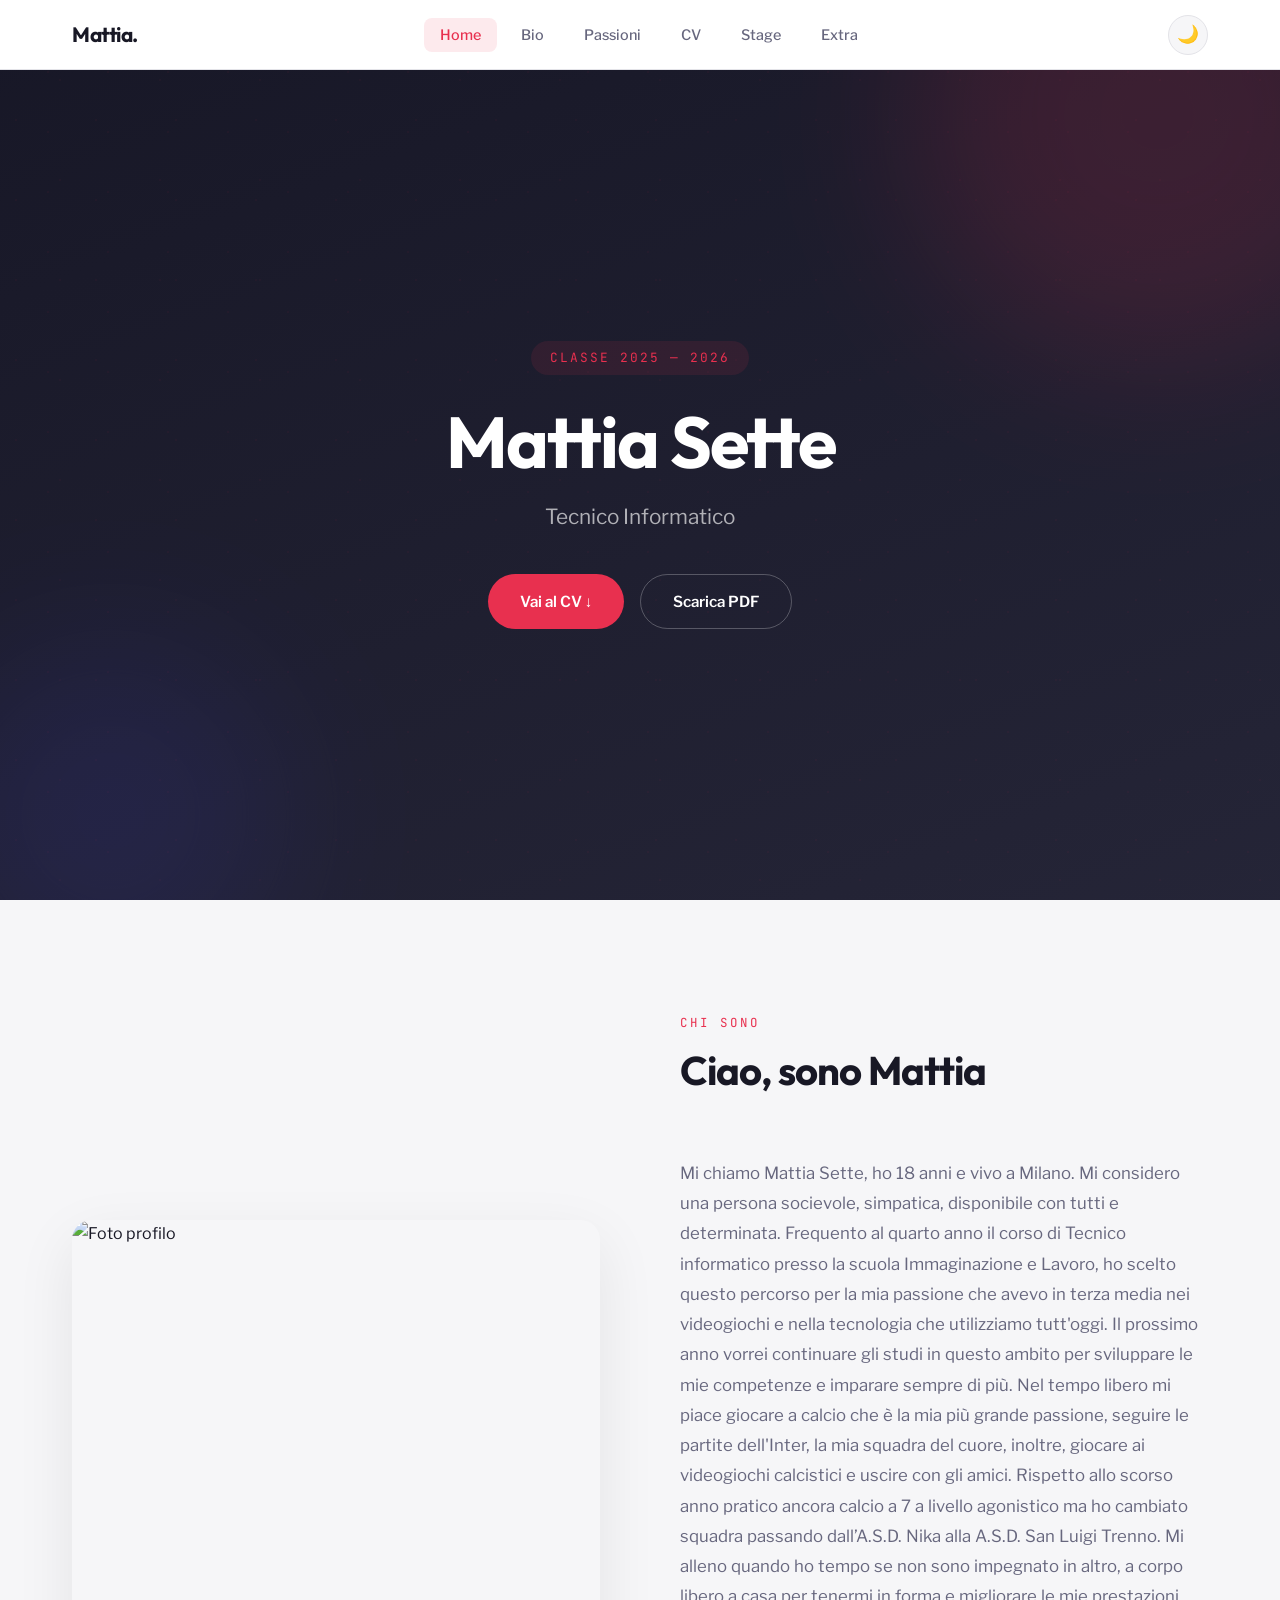
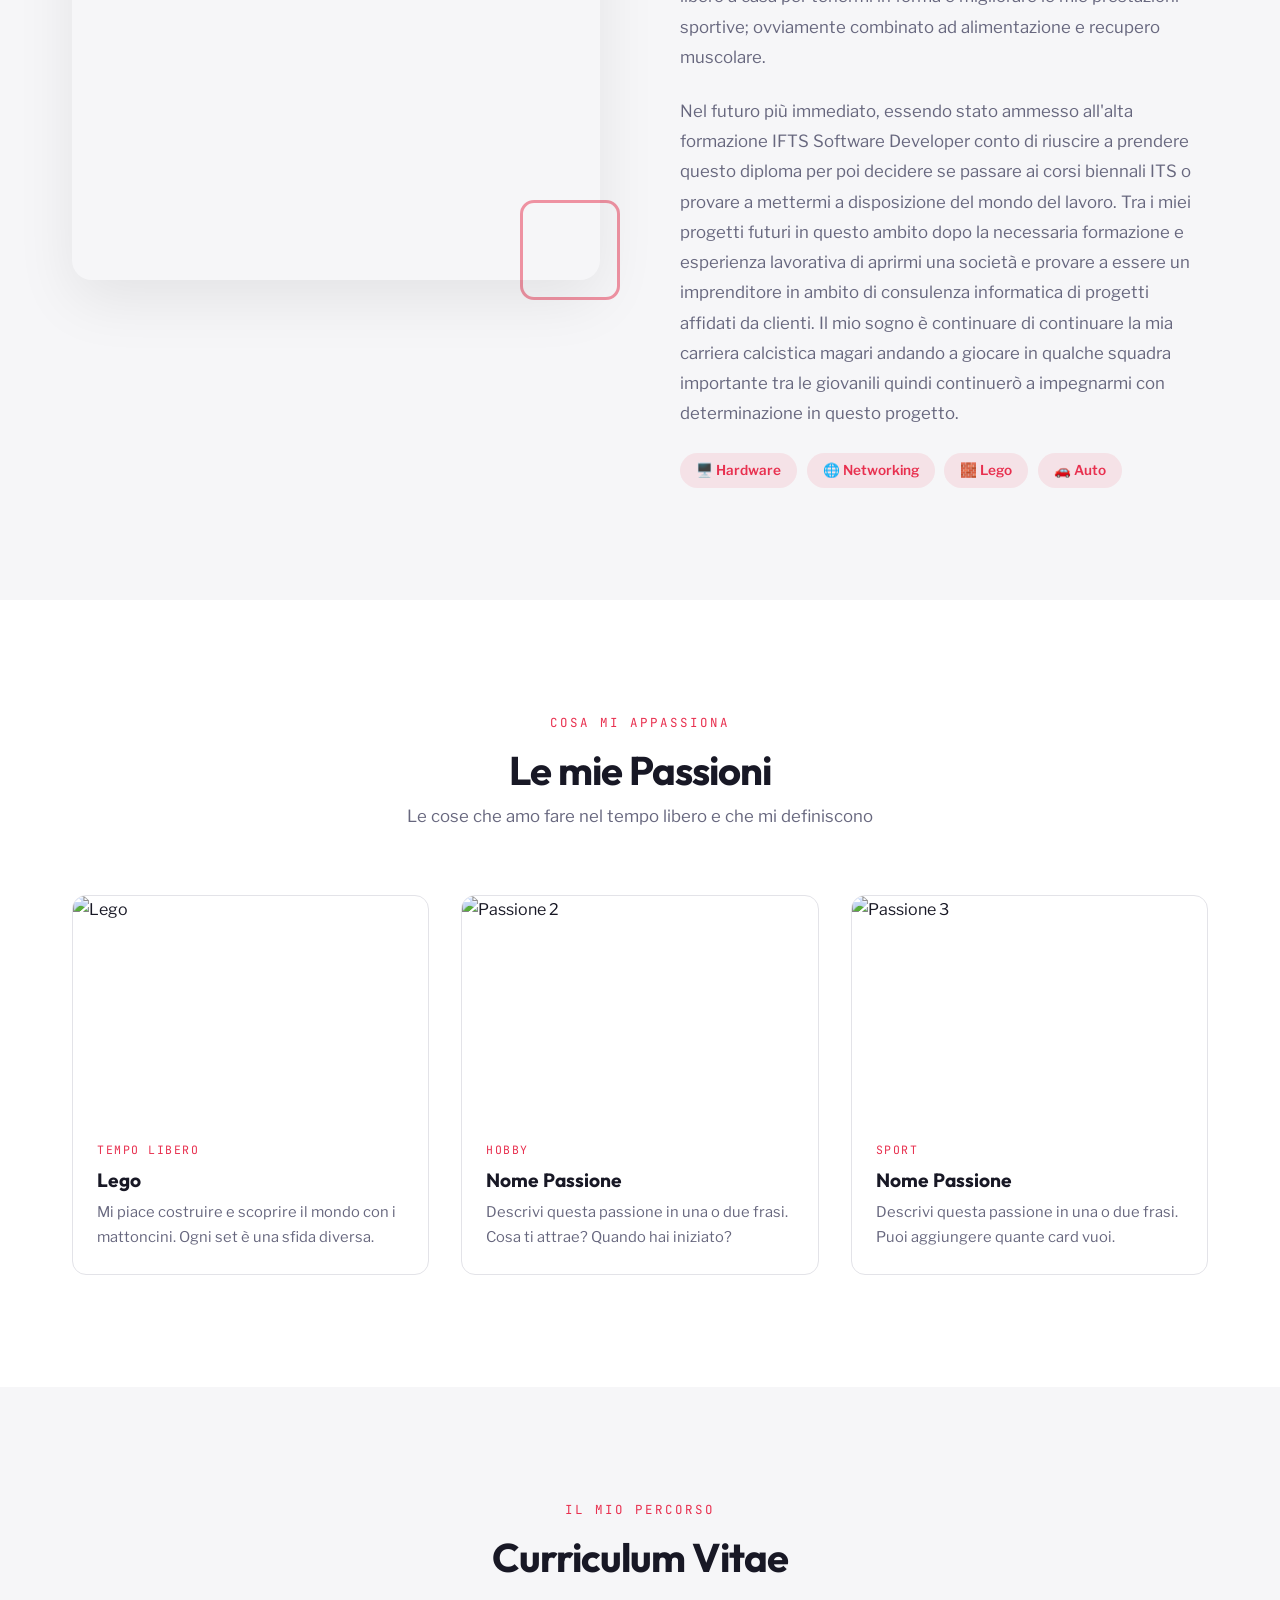
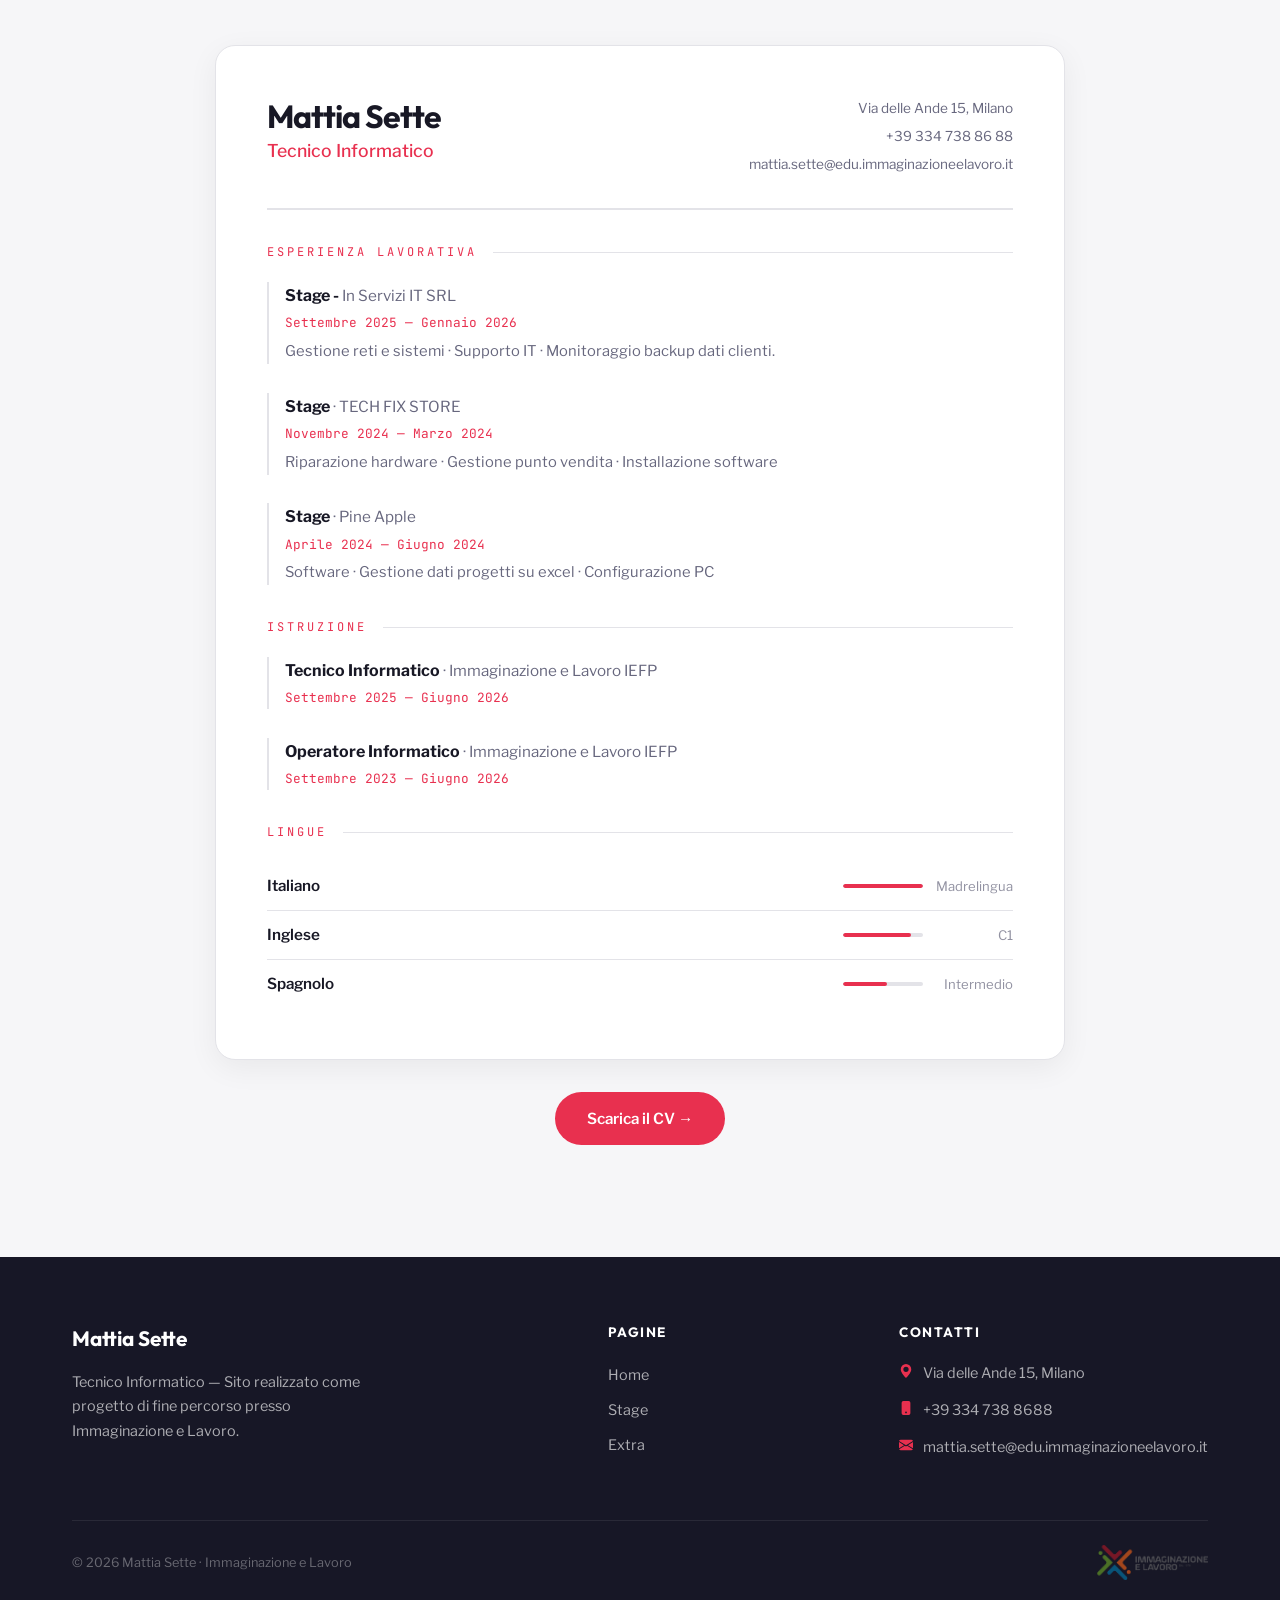
==== commit 019fb992: "update" ====
--- a/index.html
+++ b/index.html
@@ -84,17 +84,16 @@
                     </div>
                     <!-- MODIFICA: scrivi la tua bio -->
                     <p>
-                        Mi chiamo Mattia Sette, ho 17 anni e vivo a Milano. Mi considero una persona socievole, simpatica e disponibile con tutti.
+                        Mi chiamo Mattia Sette, ho 18 anni e vivo a Milano. Mi considero una persona socievole, simpatica, disponibile con tutti e determinata.
                         Frequento al quarto anno il corso di Tecnico informatico presso la scuola Immaginazione e Lavoro, ho scelto questo percorso per la mia passione che avevo in terza media nei videogiochi e nella tecnologia che utilizziamo tutt'oggi.
-                        In futuro cioè l'anno prossimo vorrei continuare gli studi in questo ambito per sviluppare le mie competenze e imparare sempre di più.
+                        Il prossimo anno vorrei continuare gli studi in questo ambito per sviluppare le mie competenze e imparare sempre di più.
                         Nel tempo libero mi piace giocare a calcio che è la mia più grande passione, seguire le partite dell'Inter, la mia squadra del cuore, inoltre, giocare ai videogiochi calcistici e uscire con gli amici.
                         Rispetto allo scorso anno pratico ancora calcio a 7 a livello agonistico ma ho cambiato squadra passando dall’A.S.D. Nika alla A.S.D. San Luigi Trenno.
-                        Mi alleno quando ho tempo e non sono impegnato con altri impegni a corpo libero a caso per tenermi in forma e migliorare le mie prestazioni sportive ovviamente combinato ad alimentazione e recupero.
+                        Mi alleno quando ho tempo se non sono impegnato in altro, a corpo libero a casa per tenermi in forma e migliorare le mie prestazioni sportive; ovviamente combinato ad alimentazione e recupero muscolare.
                     </p>
                     <p>
-                        Un secondo paragrafo è utile per aggiungere dettagli: un progetto 
-                        a cui tieni, una competenza che vuoi sviluppare, o semplicemente 
-                        qualcosa che ti rende unico.
+                        Nel futuro più immediato, essendo stato ammesso all'alta formazione IFTS Software Developer conto di riuscire a prendere questo diploma per poi decidere se passare ai corsi biennali ITS o provare a mettermi a disposizione del mondo del lavoro. Tra i miei progetti futuri in questo ambito dopo la necessaria formazione e esperienza lavorativa di aprirmi una società e provare a essere un imprenditore in ambito di consulenza informatica di progetti affidati da clienti.
+                        Il mio sogno è continuare di continuare la mia carriera calcistica magari andando a giocare in qualche squadra importante tra le giovanili quindi continuerò a impegnarmi con determinazione in questo progetto.
                     </p>
                     <!-- MODIFICA: le tue "etichette" -->
                     <div class="bio-pills">
@@ -189,7 +188,7 @@
                     <span class="cv-entry-title">Stage - </span>
                     <span class="cv-entry-place">In Servizi IT SRL</span>
                     <span class="cv-entry-date">Settembre 2025 — Gennaio 2026</span>
-                    <p class="cv-entry-desc">Gestione reti, backup e dati</p>
+                    <p class="cv-entry-desc">Gestione reti e sistemi · Supporto IT · Monitoraggio backup dati clienti.</p>
                 </div>
 
                 <div class="cv-entry">
@@ -203,7 +202,7 @@
                     <span class="cv-entry-title">Stage</span>
                     <span class="cv-entry-place"> · Pine Apple</span>
                     <span class="cv-entry-date">Aprile 2024 — Giugno 2024</span>
-                    <p class="cv-entry-desc">Software · Gestione dati su excel · Installazione software</p>
+                    <p class="cv-entry-desc">Software · Gestione dati progetti su excel · Configurazione PC</p>
                 </div>
 
                 <!-- Istruzione -->
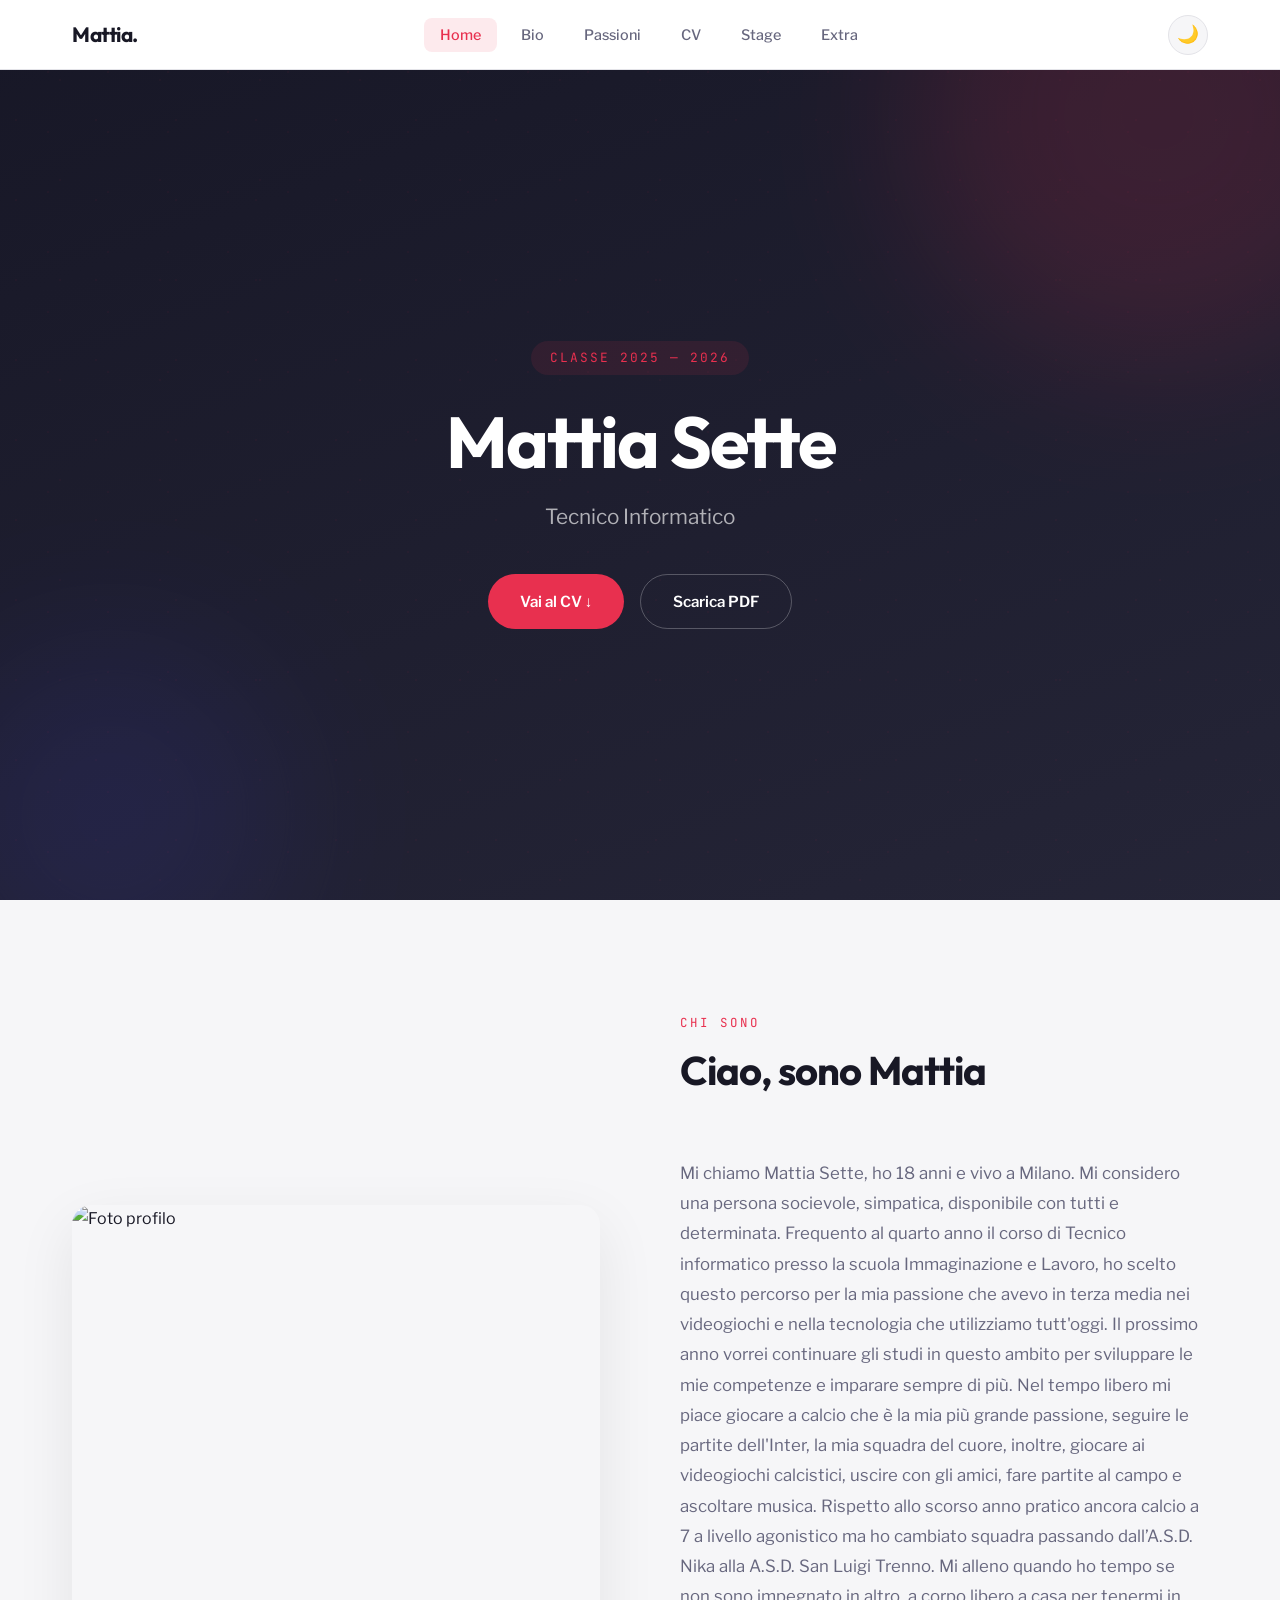
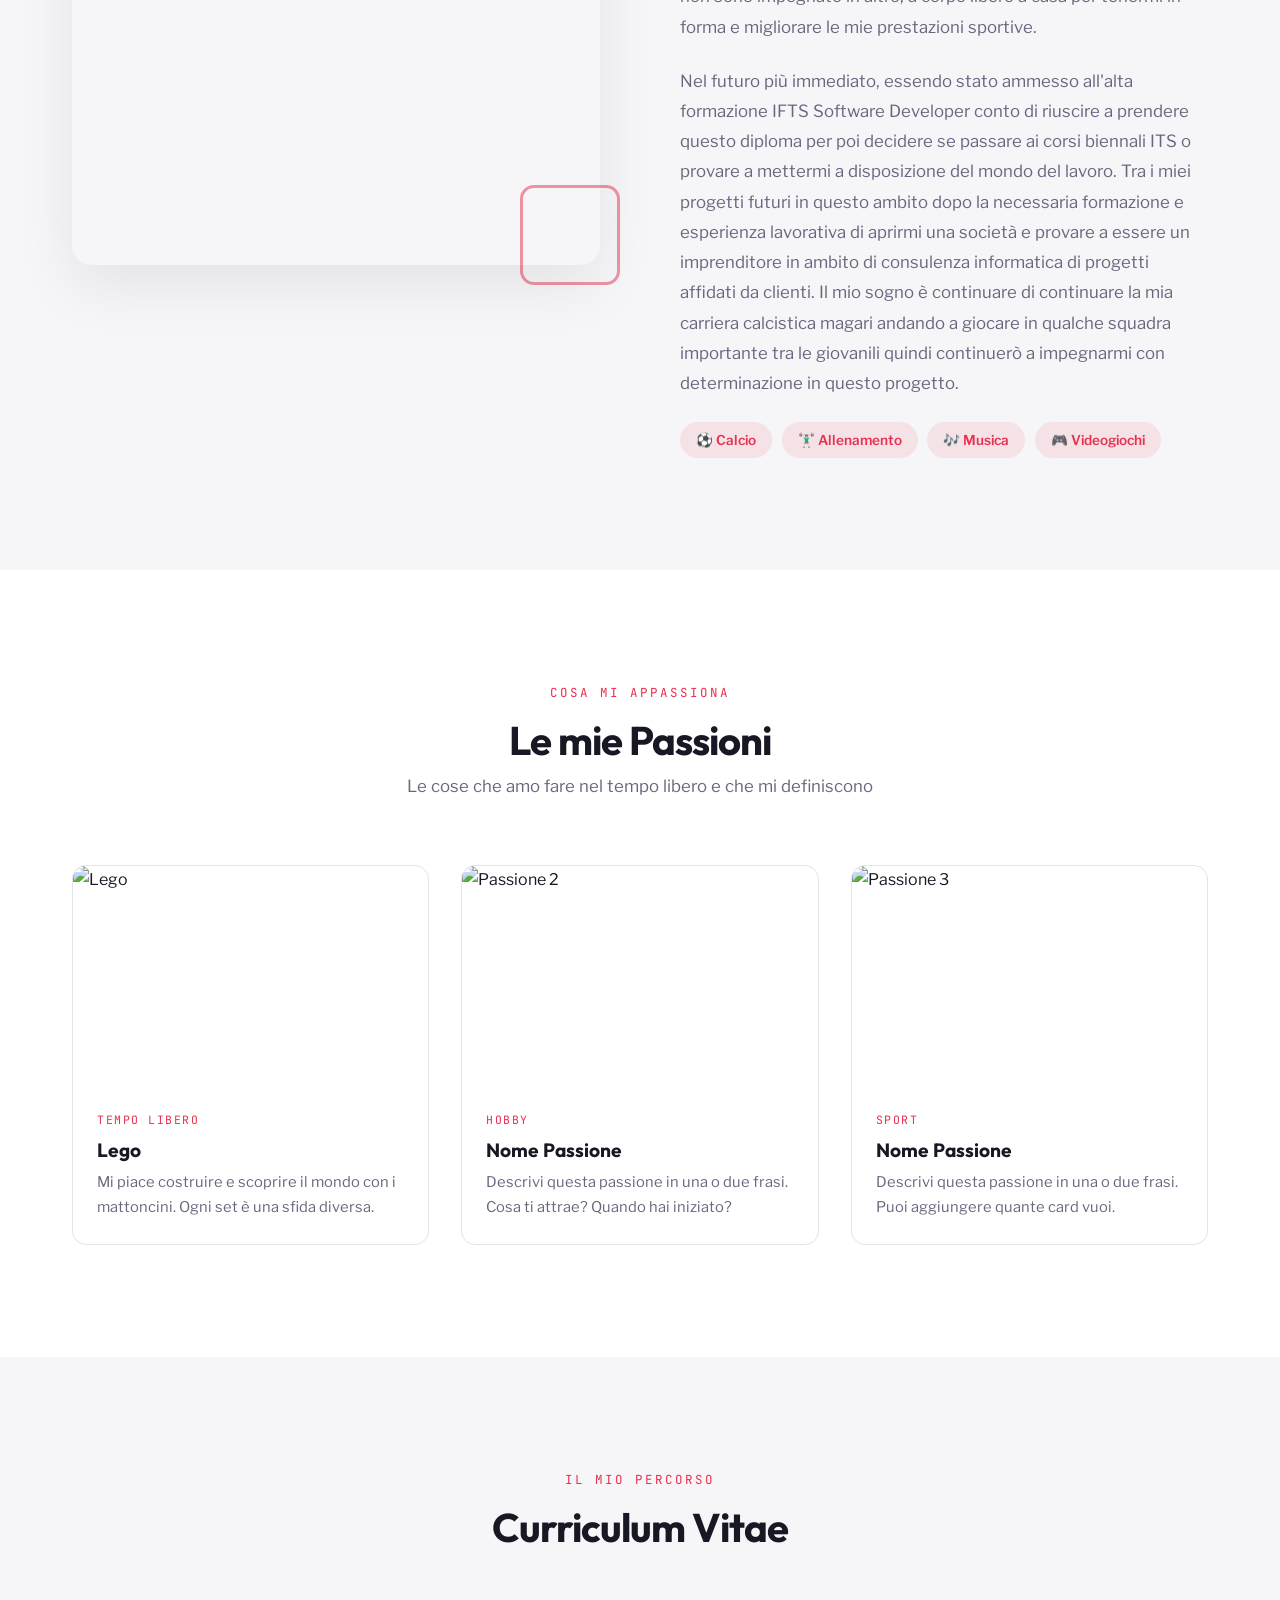
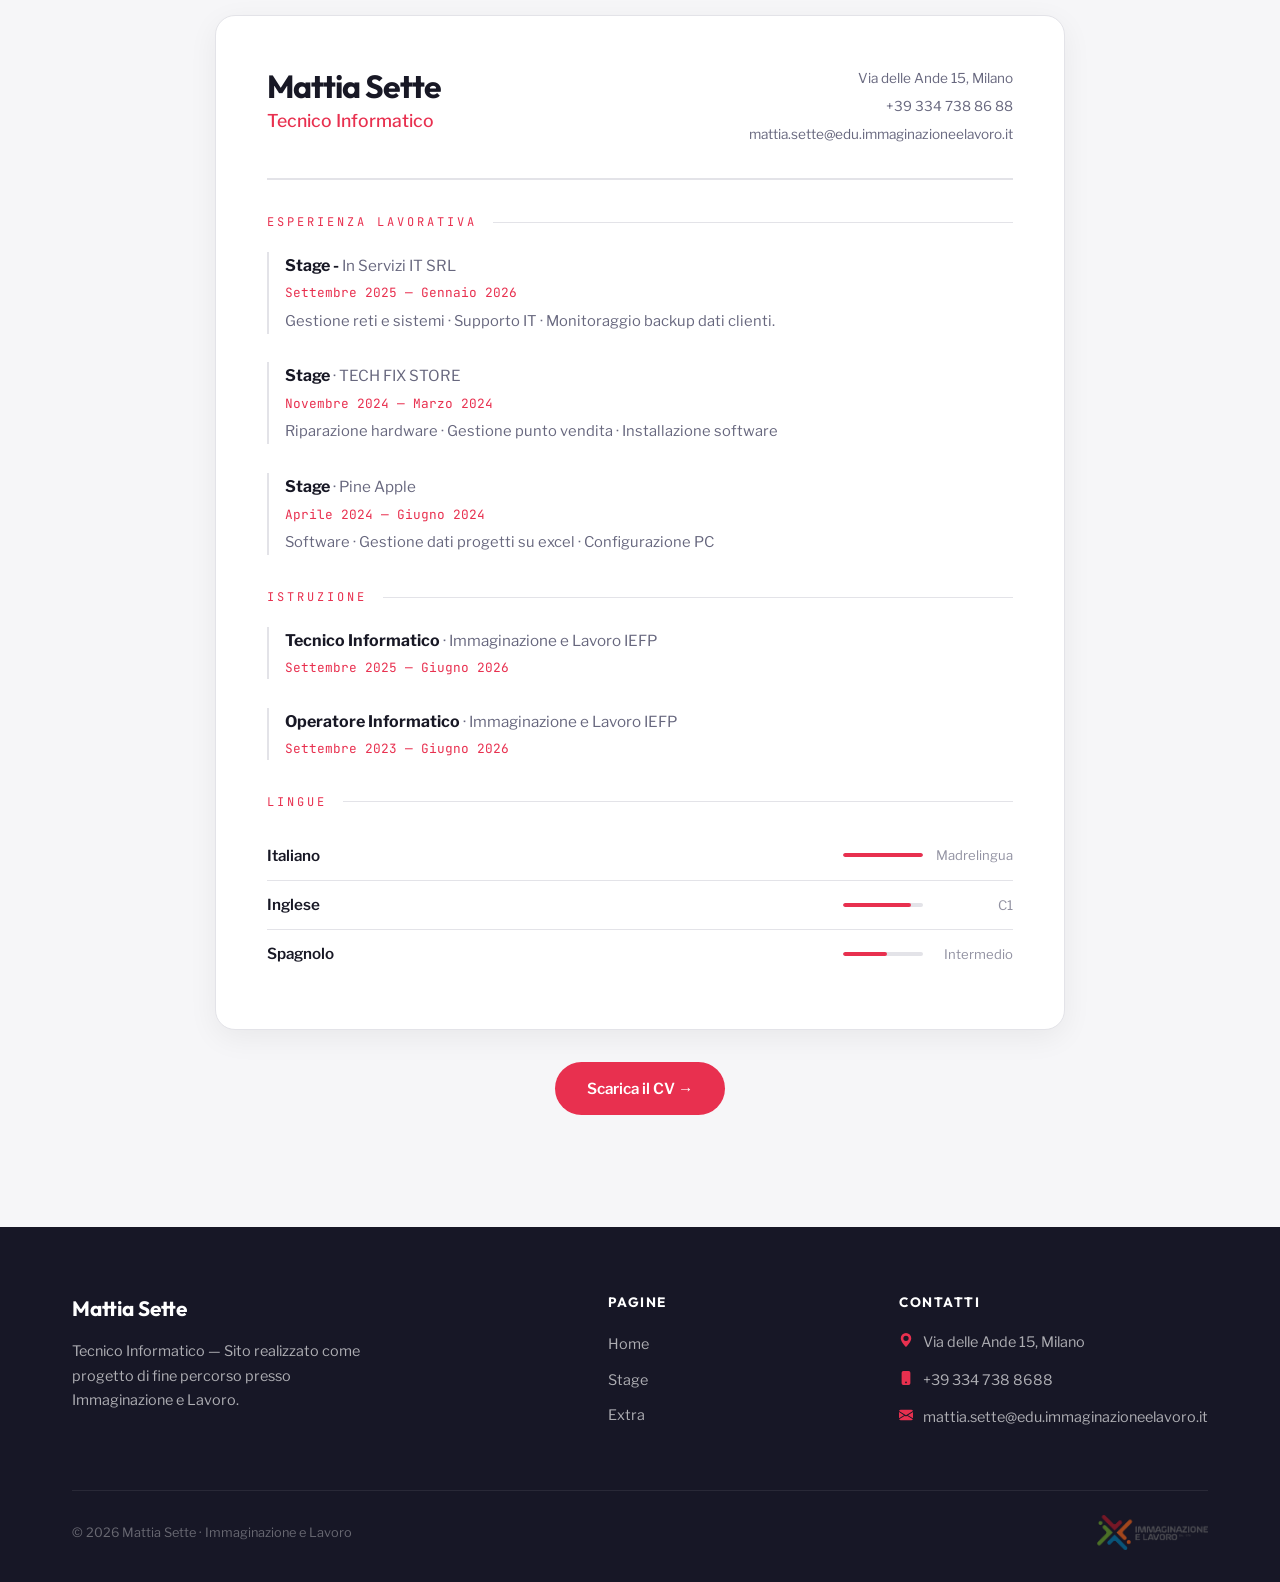
==== commit e716f206: "update" ====
--- a/index.html
+++ b/index.html
@@ -87,9 +87,9 @@
                         Mi chiamo Mattia Sette, ho 18 anni e vivo a Milano. Mi considero una persona socievole, simpatica, disponibile con tutti e determinata.
                         Frequento al quarto anno il corso di Tecnico informatico presso la scuola Immaginazione e Lavoro, ho scelto questo percorso per la mia passione che avevo in terza media nei videogiochi e nella tecnologia che utilizziamo tutt'oggi.
                         Il prossimo anno vorrei continuare gli studi in questo ambito per sviluppare le mie competenze e imparare sempre di più.
-                        Nel tempo libero mi piace giocare a calcio che è la mia più grande passione, seguire le partite dell'Inter, la mia squadra del cuore, inoltre, giocare ai videogiochi calcistici e uscire con gli amici.
+                        Nel tempo libero mi piace giocare a calcio che è la mia più grande passione, seguire le partite dell'Inter, la mia squadra del cuore, inoltre, giocare ai videogiochi calcistici, uscire con gli amici, fare partite al campo e ascoltare musica.
                         Rispetto allo scorso anno pratico ancora calcio a 7 a livello agonistico ma ho cambiato squadra passando dall’A.S.D. Nika alla A.S.D. San Luigi Trenno.
-                        Mi alleno quando ho tempo se non sono impegnato in altro, a corpo libero a casa per tenermi in forma e migliorare le mie prestazioni sportive; ovviamente combinato ad alimentazione e recupero muscolare.
+                        Mi alleno quando ho tempo se non sono impegnato in altro, a corpo libero a casa per tenermi in forma e migliorare le mie prestazioni sportive.
                     </p>
                     <p>
                         Nel futuro più immediato, essendo stato ammesso all'alta formazione IFTS Software Developer conto di riuscire a prendere questo diploma per poi decidere se passare ai corsi biennali ITS o provare a mettermi a disposizione del mondo del lavoro. Tra i miei progetti futuri in questo ambito dopo la necessaria formazione e esperienza lavorativa di aprirmi una società e provare a essere un imprenditore in ambito di consulenza informatica di progetti affidati da clienti.
@@ -97,10 +97,10 @@
                     </p>
                     <!-- MODIFICA: le tue "etichette" -->
                     <div class="bio-pills">
-                        <span class="bio-pill">🖥️ Hardware</span>
-                        <span class="bio-pill">🌐 Networking</span>
-                        <span class="bio-pill">🧱 Lego</span>
-                        <span class="bio-pill">🚗 Auto</span>
+                        <span class="bio-pill">⚽ Calcio</span>
+                        <span class="bio-pill">🏋🏻‍♂️ Allenamento</span>
+                        <span class="bio-pill">🎶 Musica</span>
+                        <span class="bio-pill">🎮 Videogiochi</span>
                     </div>
                 </div>
             </div>
@@ -121,7 +121,7 @@
                 <!-- MODIFICA: Card 1 — cambia immagine, categoria, titolo e testo -->
                 <div class="passion-card reveal reveal-delay-1">
                     <div class="passion-card-img">
-                        <img src="./img/5006921.png" alt="Lego">
+                        <img src="" alt="Lego">
                     </div>
                     <div class="passion-card-body">
                         <span class="passion-card-tag">Tempo libero</span>
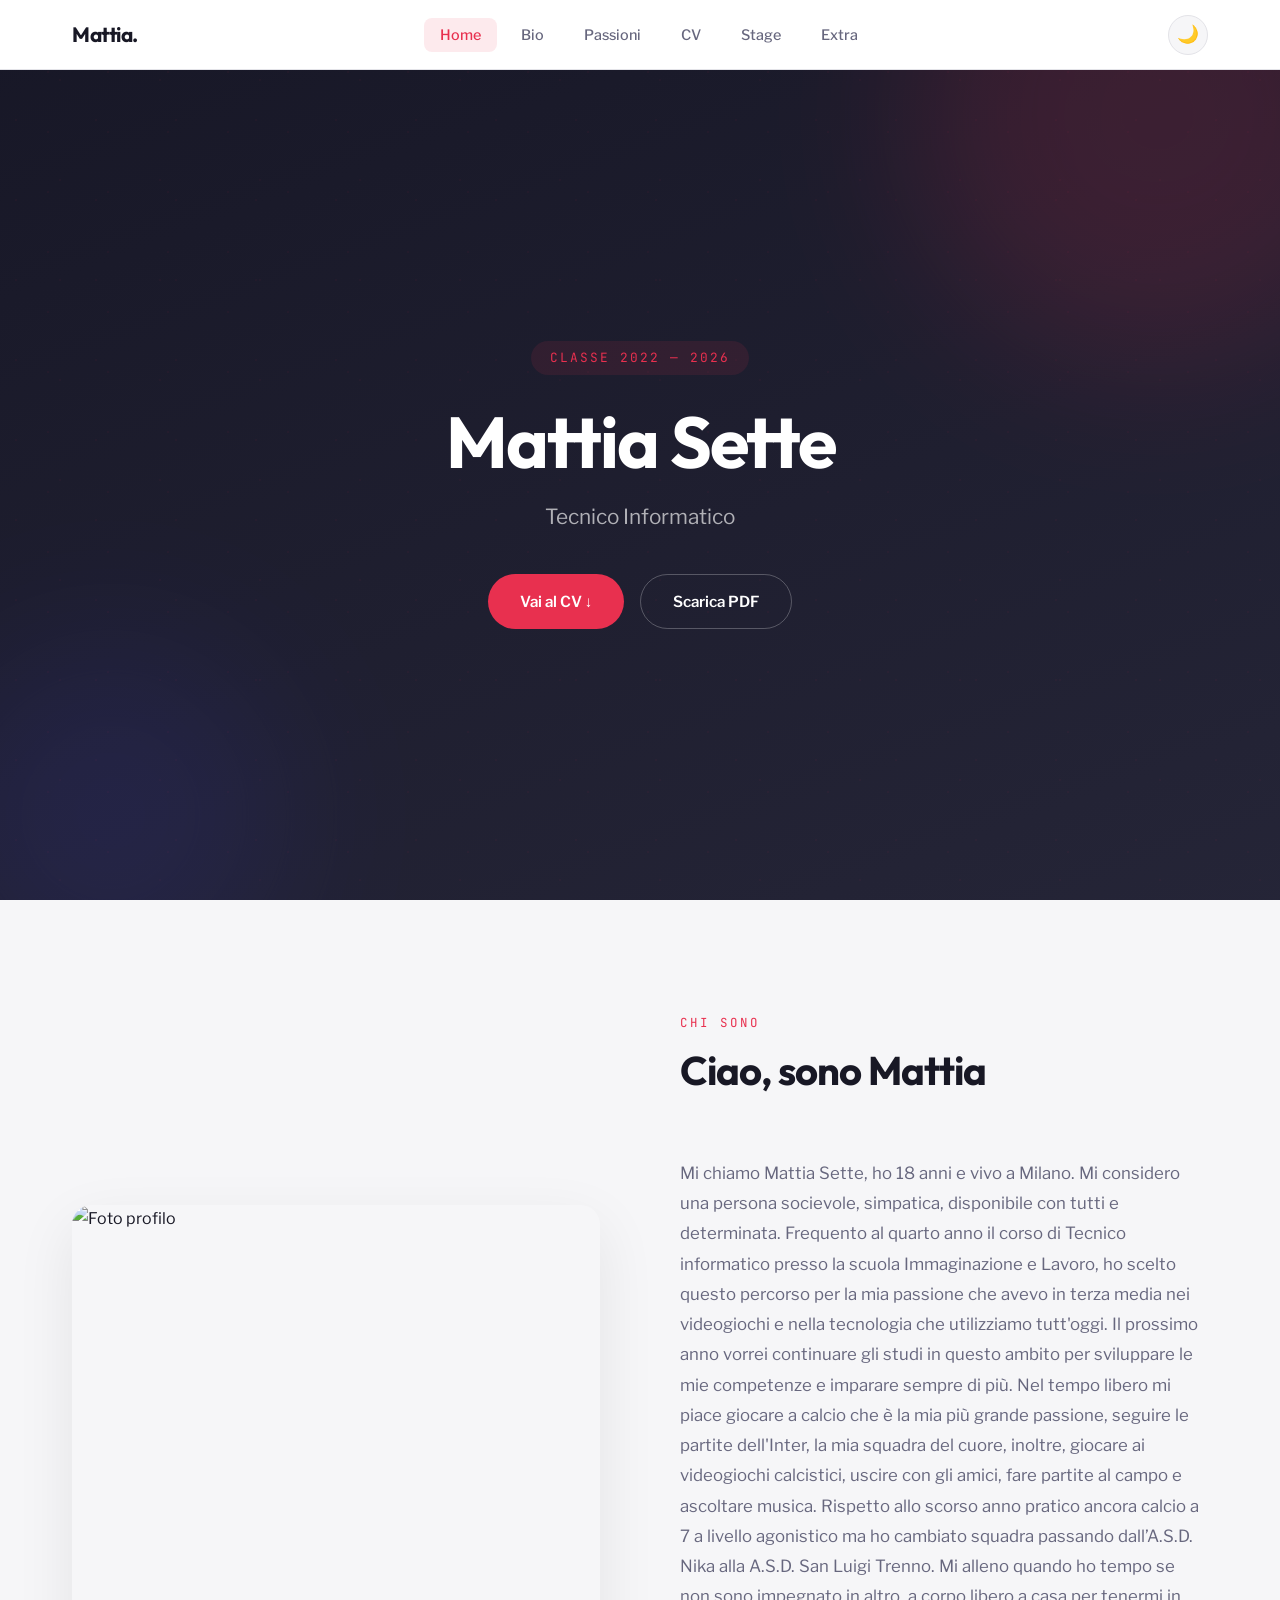
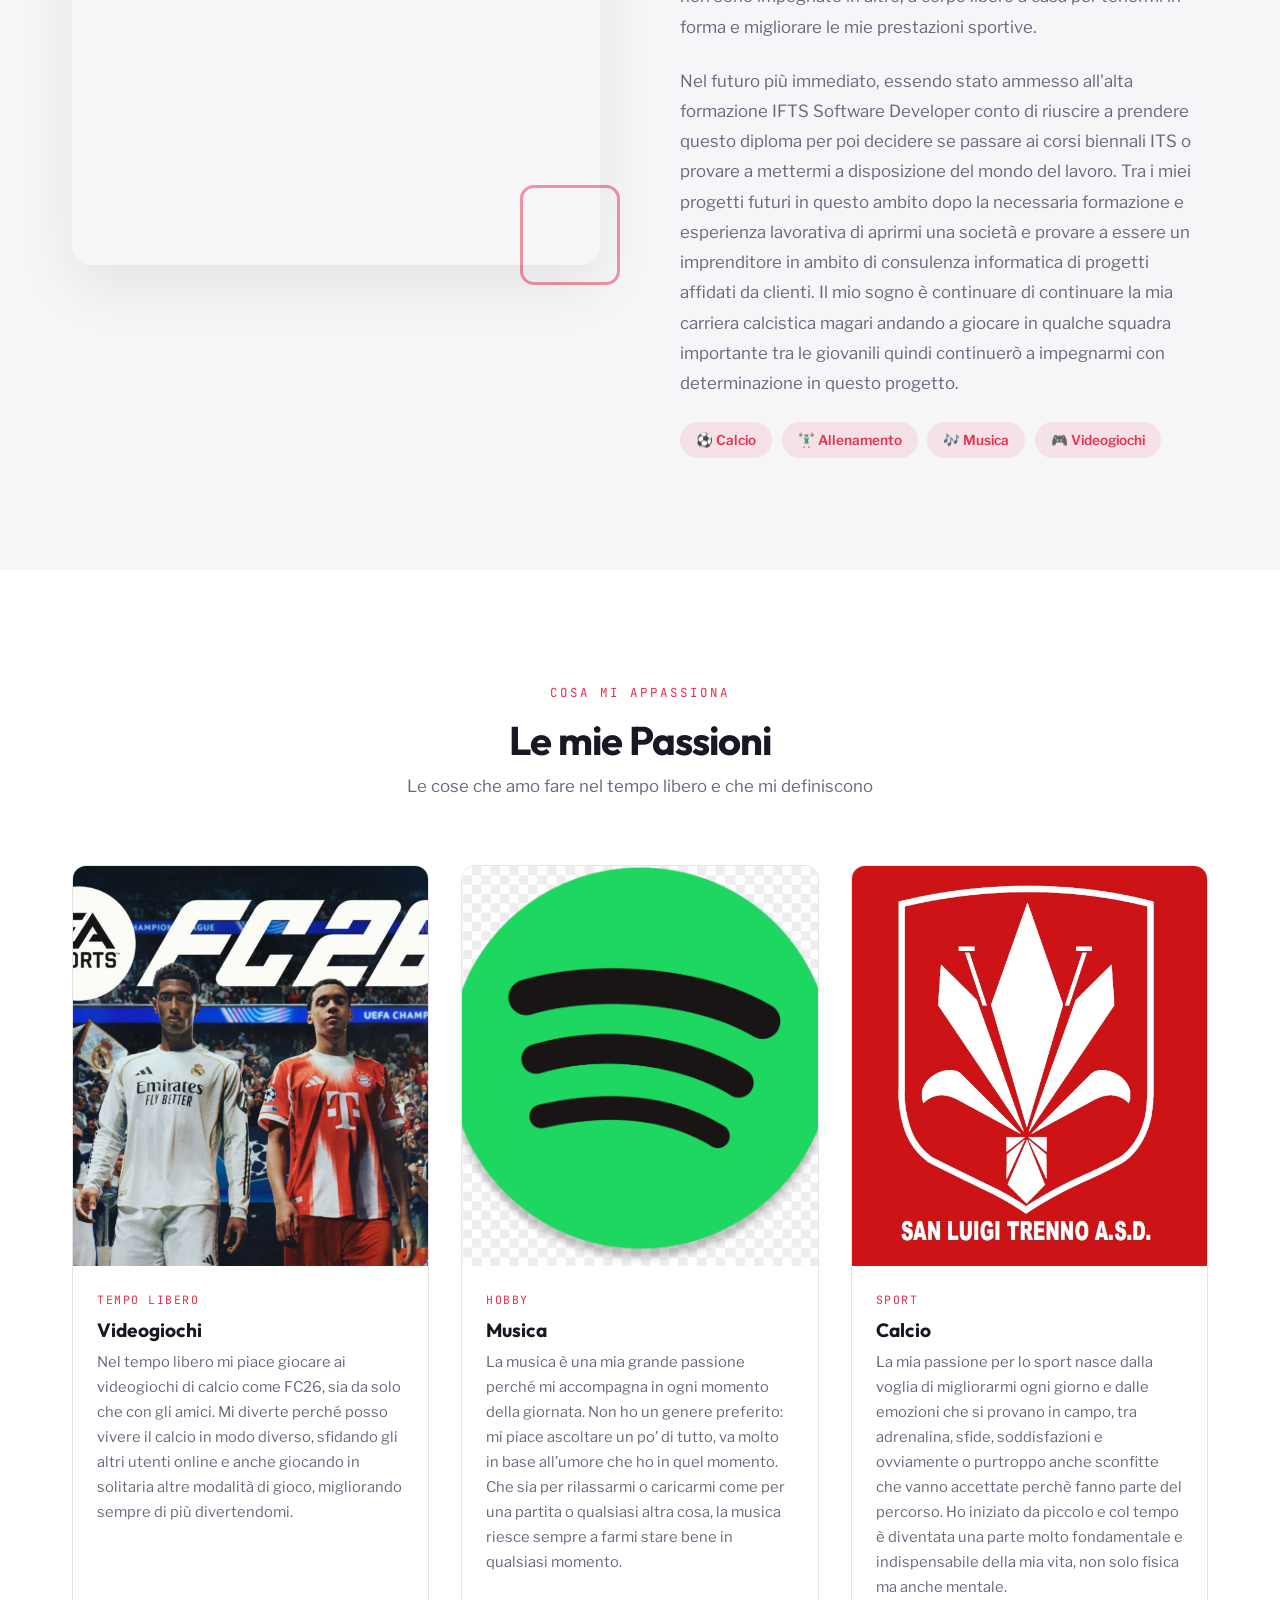
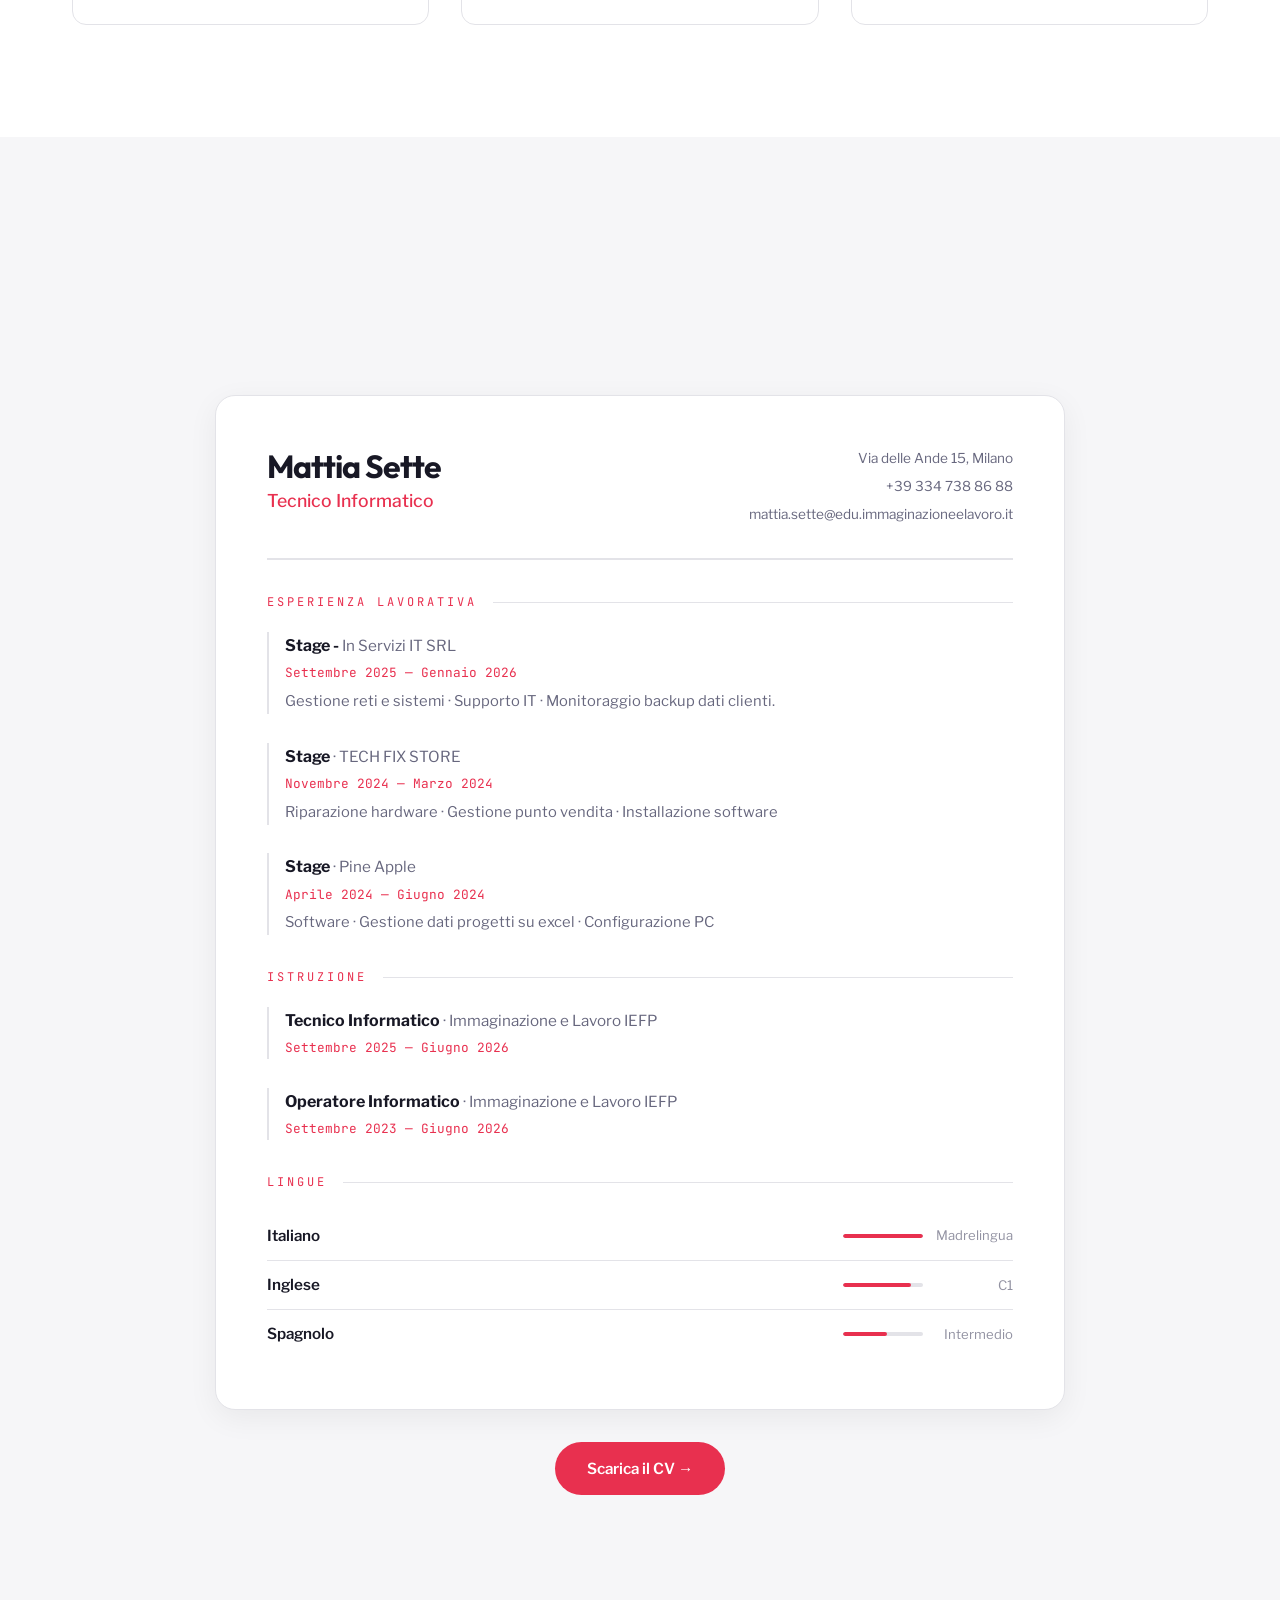
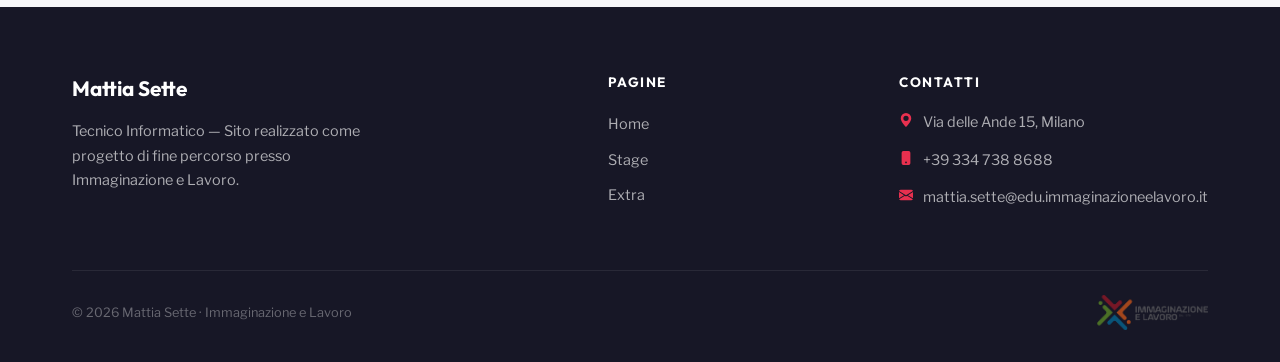
==== commit ed40dcdc: "Update" ====
--- a/index.html
+++ b/index.html
@@ -57,7 +57,7 @@
 
         <div class="hero-content">
             <!-- MODIFICA: il tuo badge, nome e descrizione -->
-            <span class="hero-label reveal">Classe 2025 — 2026</span>
+            <span class="hero-label reveal">Classe 2022 — 2026</span>
             <h1 class="reveal reveal-delay-1">Mattia Sette</h1>
             <p class="hero-sub reveal reveal-delay-2">Tecnico Informatico</p>
             <div class="hero-cta reveal reveal-delay-3">
@@ -121,36 +121,36 @@
                 <!-- MODIFICA: Card 1 — cambia immagine, categoria, titolo e testo -->
                 <div class="passion-card reveal reveal-delay-1">
                     <div class="passion-card-img">
-                        <img src="" alt="Lego">
+                        <img src="img/EA-FC-26.webp" alt="Lego">
                     </div>
                     <div class="passion-card-body">
                         <span class="passion-card-tag">Tempo libero</span>
-                        <h3>Lego</h3>
-                        <p>Mi piace costruire e scoprire il mondo con i mattoncini. Ogni set è una sfida diversa.</p>
+                        <h3>Videogiochi</h3>
+                        <p>Nel tempo libero mi piace giocare ai videogiochi di calcio come FC26, sia da solo che con gli amici. Mi diverte perché posso vivere il calcio in modo diverso, sfidando gli altri utenti online e anche giocando in solitaria altre modalità di gioco, migliorando sempre di più divertendomi.</p>
                     </div>
                 </div>
 
                 <!-- MODIFICA: Card 2 -->
                 <div class="passion-card reveal reveal-delay-2">
                     <div class="passion-card-img">
-                        <img src="./img/1.png" alt="Passione 2">
+                        <img src="./img/spotify-icon-green-logo-spotify-logo-png-hd-11562850769m45tulb4kl.png" alt="Passione 2">
                     </div>
                     <div class="passion-card-body">
                         <span class="passion-card-tag">Hobby</span>
-                        <h3>Nome Passione</h3>
-                        <p>Descrivi questa passione in una o due frasi. Cosa ti attrae? Quando hai iniziato?</p>
+                        <h3>Musica</h3>
+                        <p>La musica è una mia grande passione perché mi accompagna in ogni momento della giornata. Non ho un genere preferito: mi piace ascoltare un po’ di tutto, va molto in base all’umore che ho in quel momento. Che sia per rilassarmi o caricarmi come per una partita o qualsiasi altra cosa, la musica riesce sempre a farmi stare bene in qualsiasi momento. </p>
                     </div>
                 </div>
 
                 <!-- MODIFICA: Card 3 -->
                 <div class="passion-card reveal reveal-delay-3">
                     <div class="passion-card-img">
-                        <img src="./img/5006921.png" alt="Passione 3">
+                        <img src="./img/Logo-San-Luigi-Trenno.jpg" alt="Passione 3">
                     </div>
                     <div class="passion-card-body">
                         <span class="passion-card-tag">Sport</span>
-                        <h3>Nome Passione</h3>
-                        <p>Descrivi questa passione in una o due frasi. Puoi aggiungere quante card vuoi.</p>
+                        <h3>Calcio</h3>
+                        <p>La mia passione per lo sport nasce dalla voglia di migliorarmi ogni giorno e dalle emozioni che si provano in campo, tra adrenalina, sfide, soddisfazioni e ovviamente o purtroppo anche sconfitte che vanno accettate perchè fanno parte del percorso. Ho iniziato da piccolo e col tempo è diventata una parte molto fondamentale e indispensabile della mia vita, non solo fisica ma anche mentale.</p>
                     </div>
                 </div>
 
--- a/style.css
+++ b/style.css
@@ -589,7 +589,7 @@
 }
 
 .passion-card-img {
-    height: 220px;
+    height: 400px;
     overflow: hidden;
 }
 
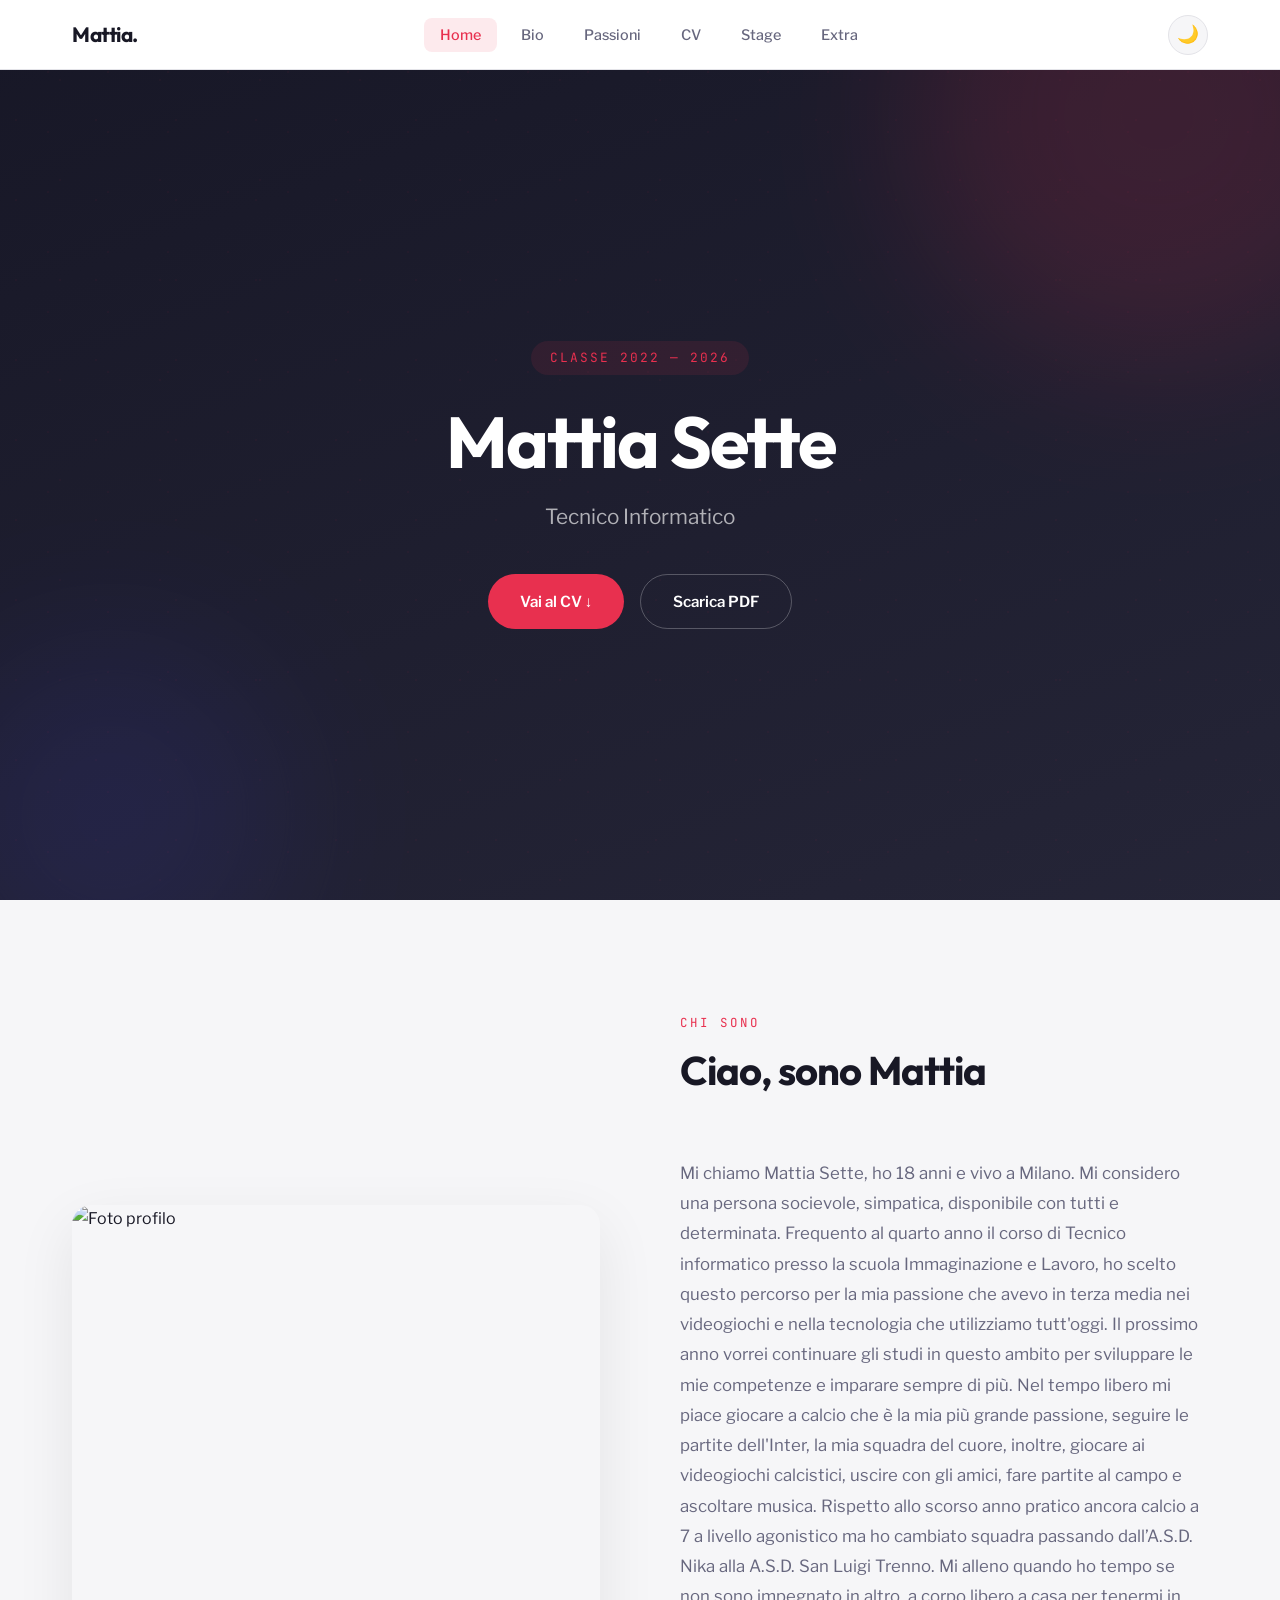
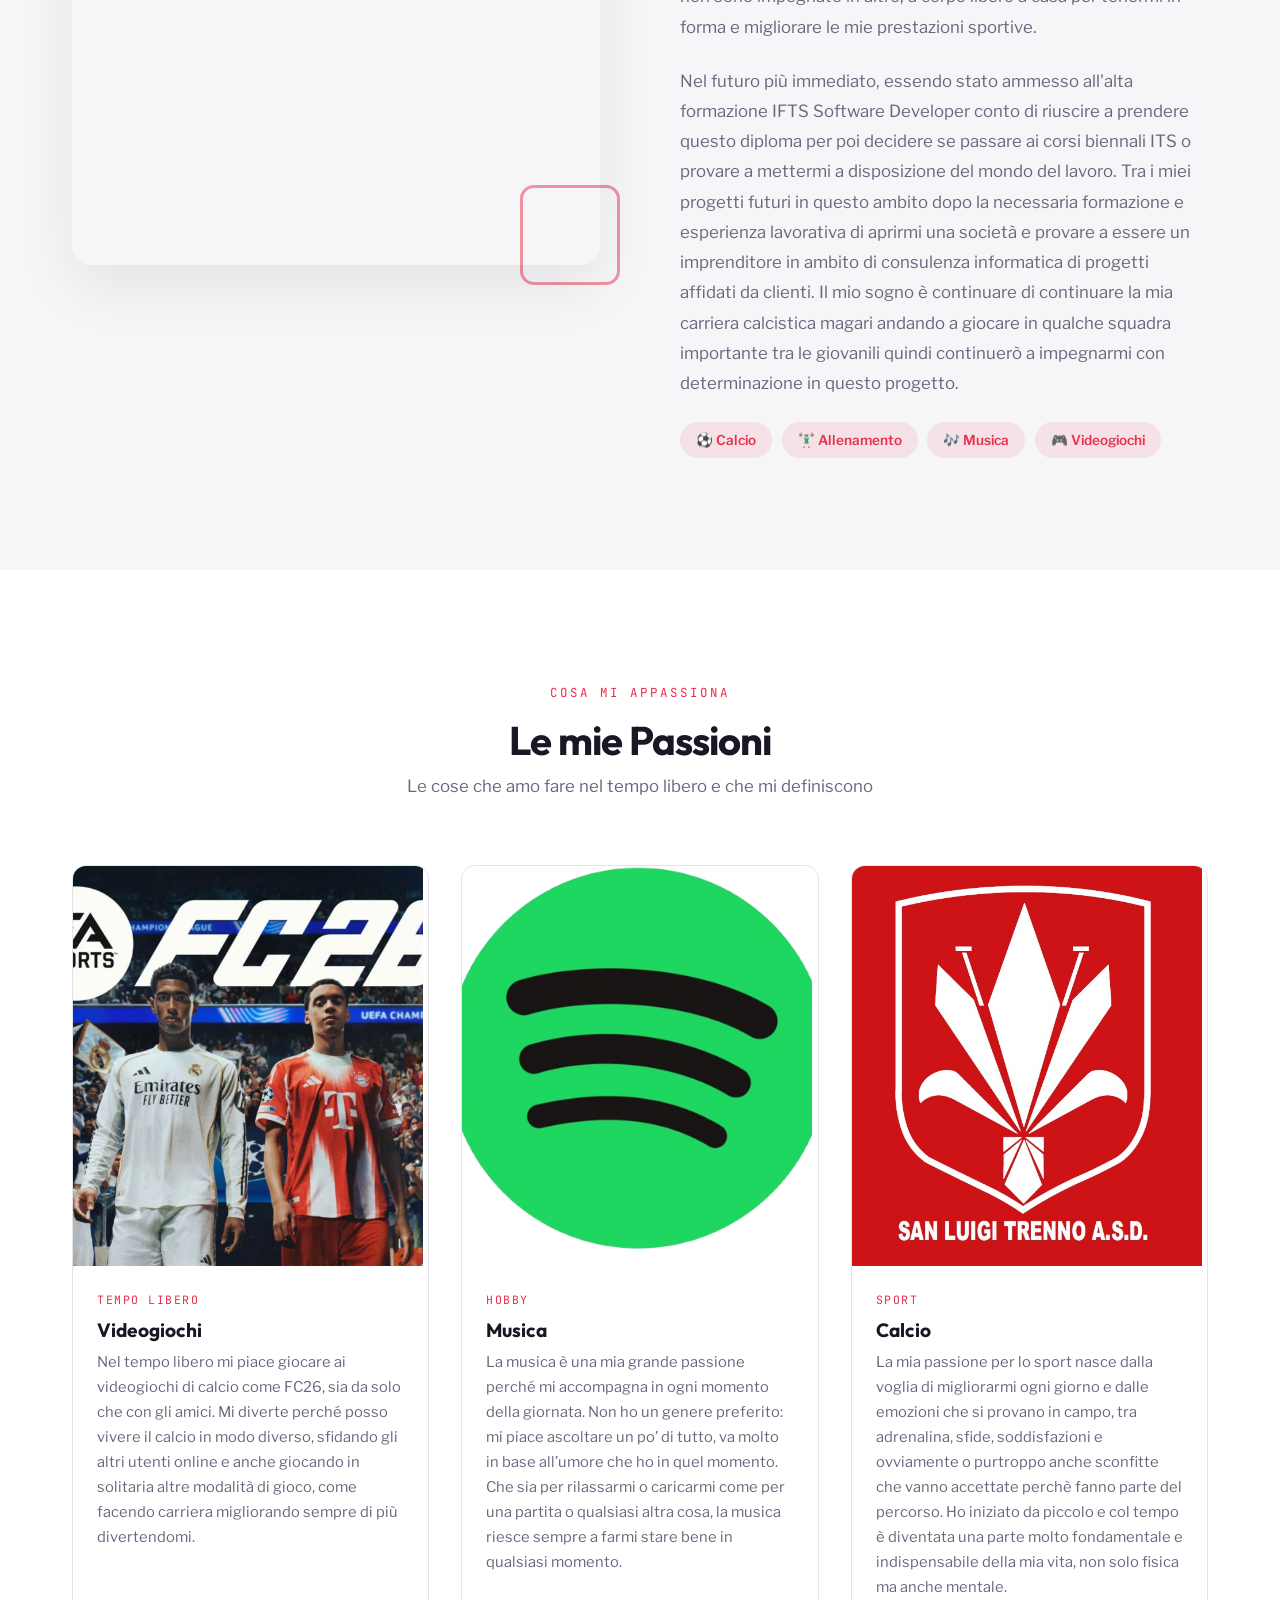
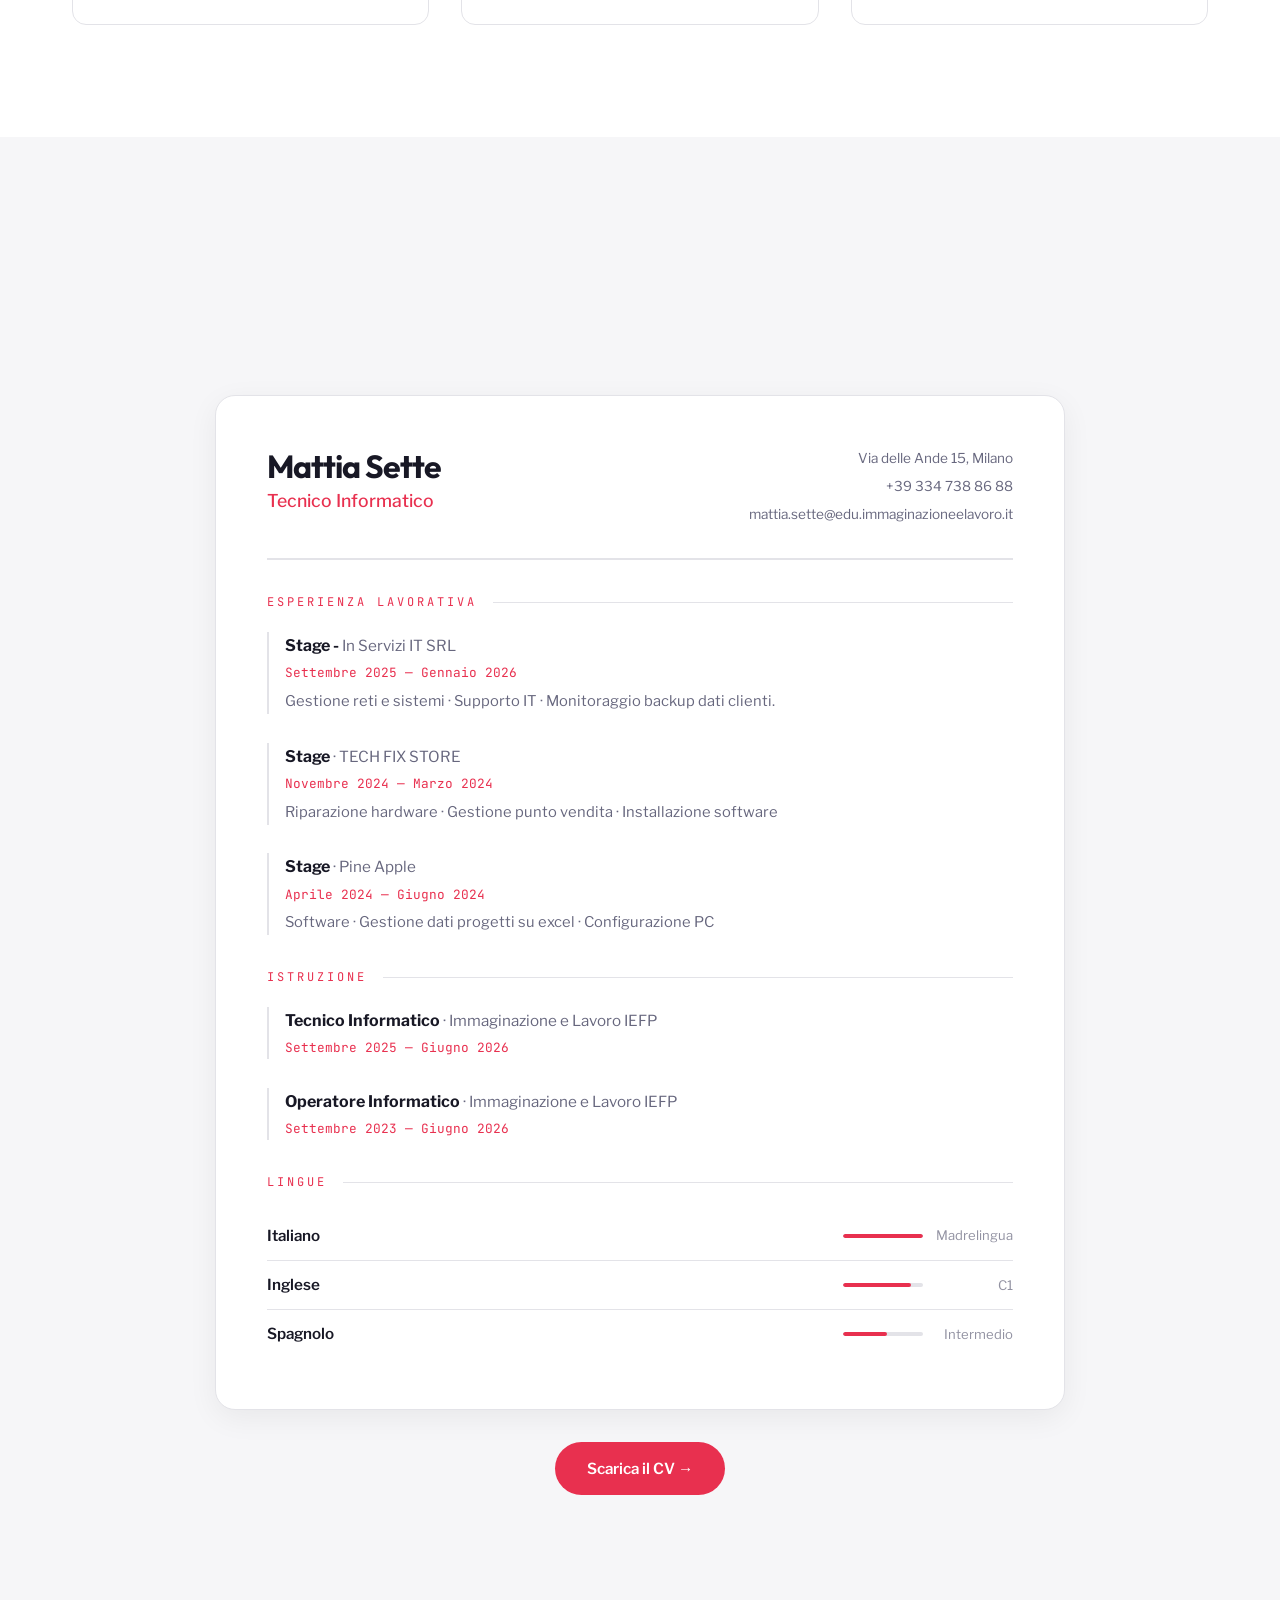
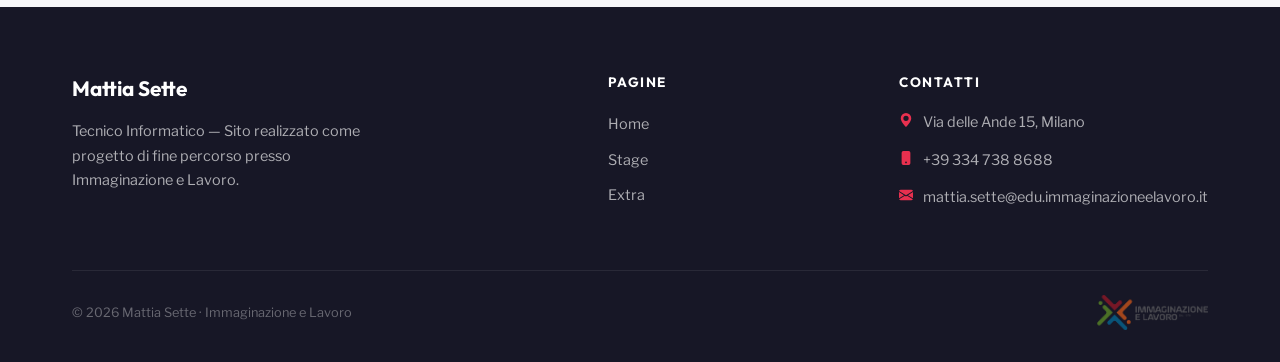
==== commit 930be471: "Update" ====
--- a/index.html
+++ b/index.html
@@ -126,14 +126,14 @@
                     <div class="passion-card-body">
                         <span class="passion-card-tag">Tempo libero</span>
                         <h3>Videogiochi</h3>
-                        <p>Nel tempo libero mi piace giocare ai videogiochi di calcio come FC26, sia da solo che con gli amici. Mi diverte perché posso vivere il calcio in modo diverso, sfidando gli altri utenti online e anche giocando in solitaria altre modalità di gioco, migliorando sempre di più divertendomi.</p>
+                        <p>Nel tempo libero mi piace giocare ai videogiochi di calcio come FC26, sia da solo che con gli amici. Mi diverte perché posso vivere il calcio in modo diverso, sfidando gli altri utenti online e anche giocando in solitaria altre modalità di gioco, come facendo carriera migliorando sempre di più divertendomi.</p>
                     </div>
                 </div>
 
                 <!-- MODIFICA: Card 2 -->
                 <div class="passion-card reveal reveal-delay-2">
                     <div class="passion-card-img">
-                        <img src="./img/spotify-icon-green-logo-spotify-logo-png-hd-11562850769m45tulb4kl.png" alt="Passione 2">
+                        <img src="./img/spotify-icon-green-logo-spotify-logo-png-hd-11562850769m45tulb4kl-removebg-preview.png" alt="Passione 2">
                     </div>
                     <div class="passion-card-body">
                         <span class="passion-card-tag">Hobby</span>
--- a/style.css
+++ b/style.css
@@ -590,6 +590,7 @@
 
 .passion-card-img {
     height: 400px;
+    width: 350px;
     overflow: hidden;
 }
 
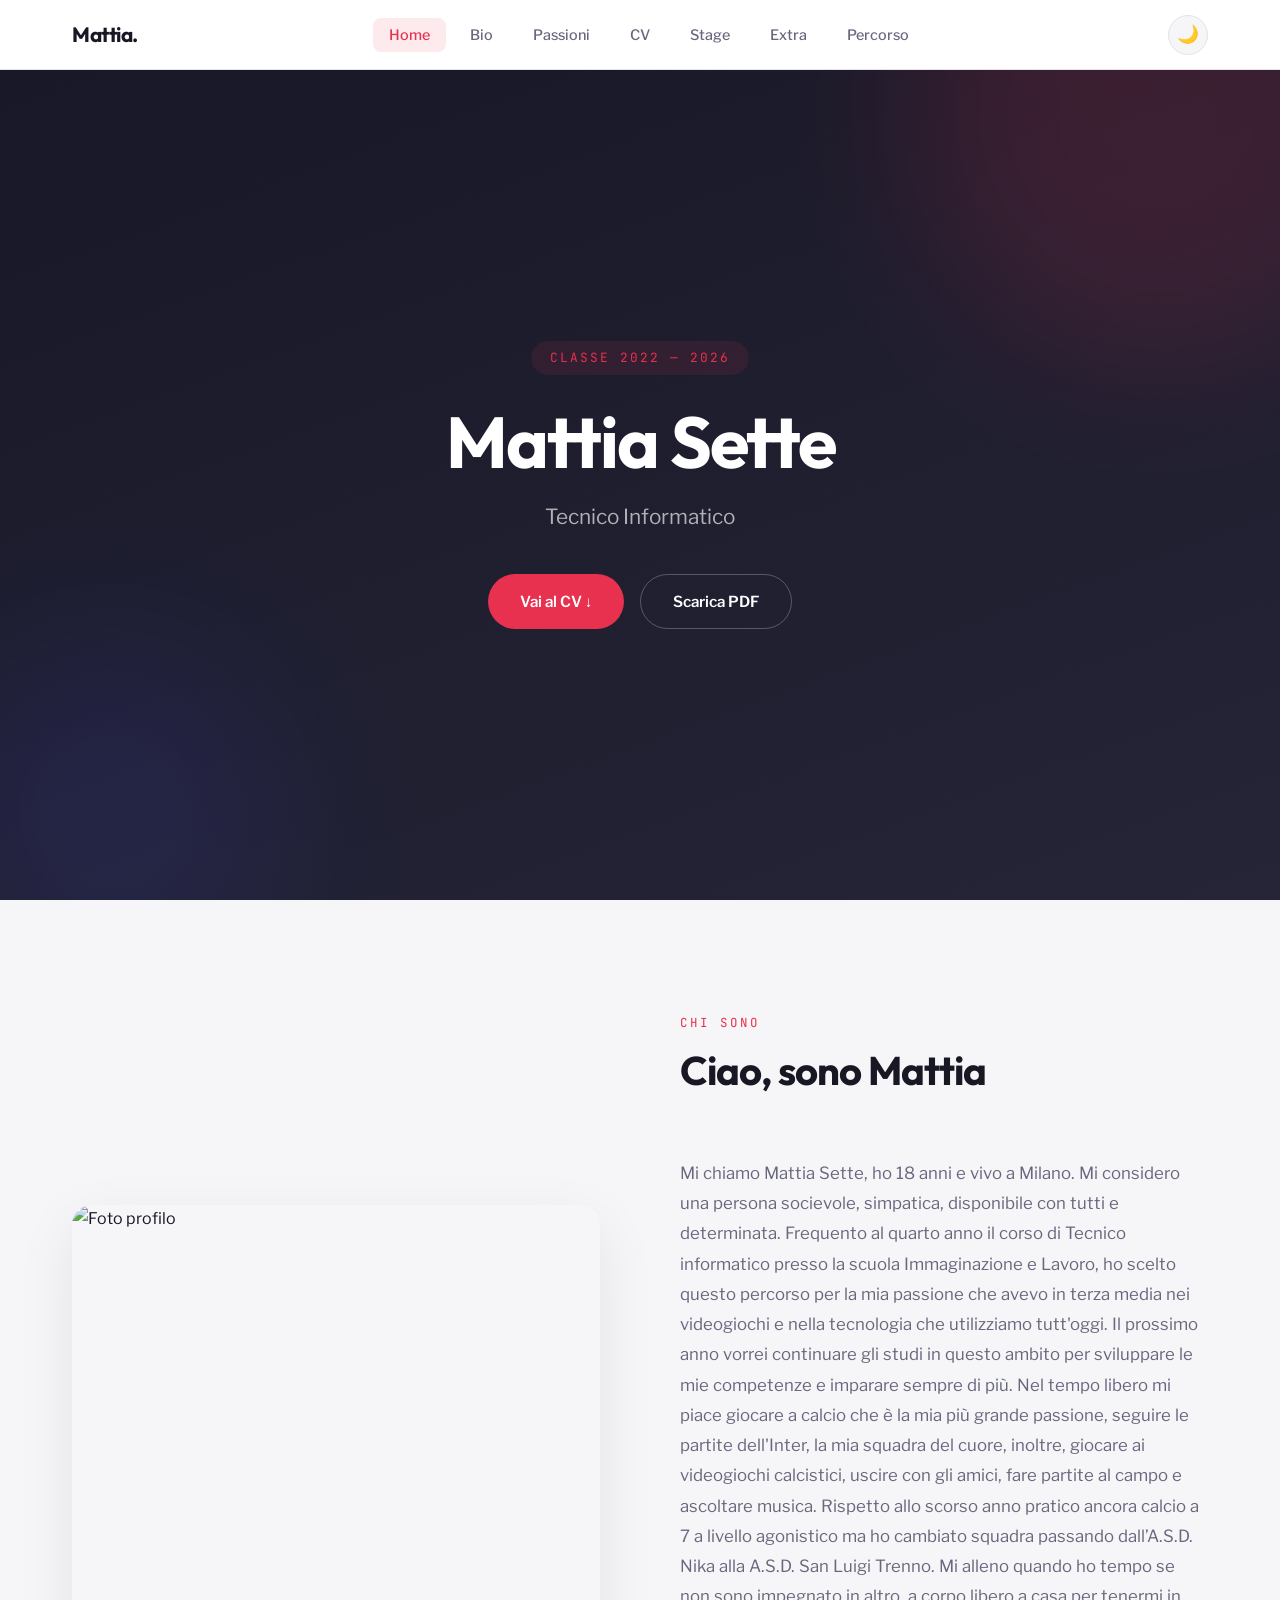
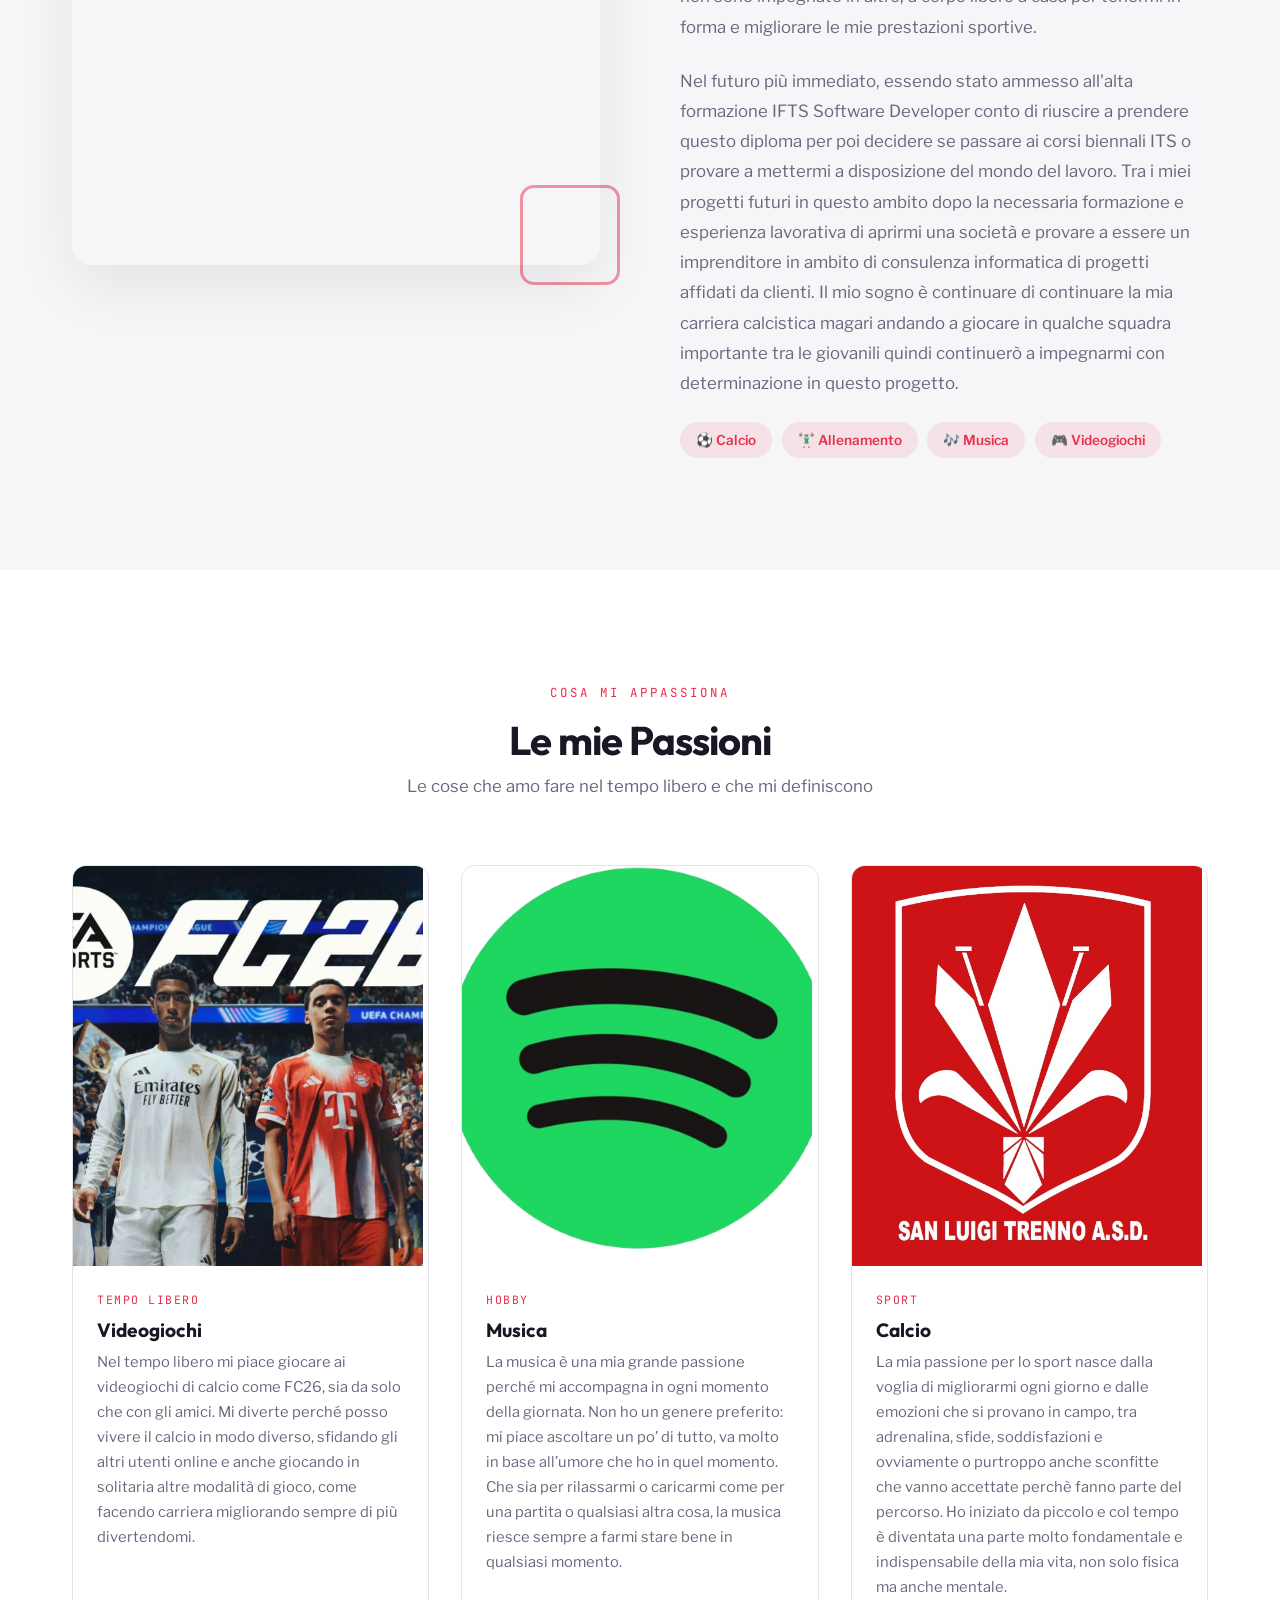
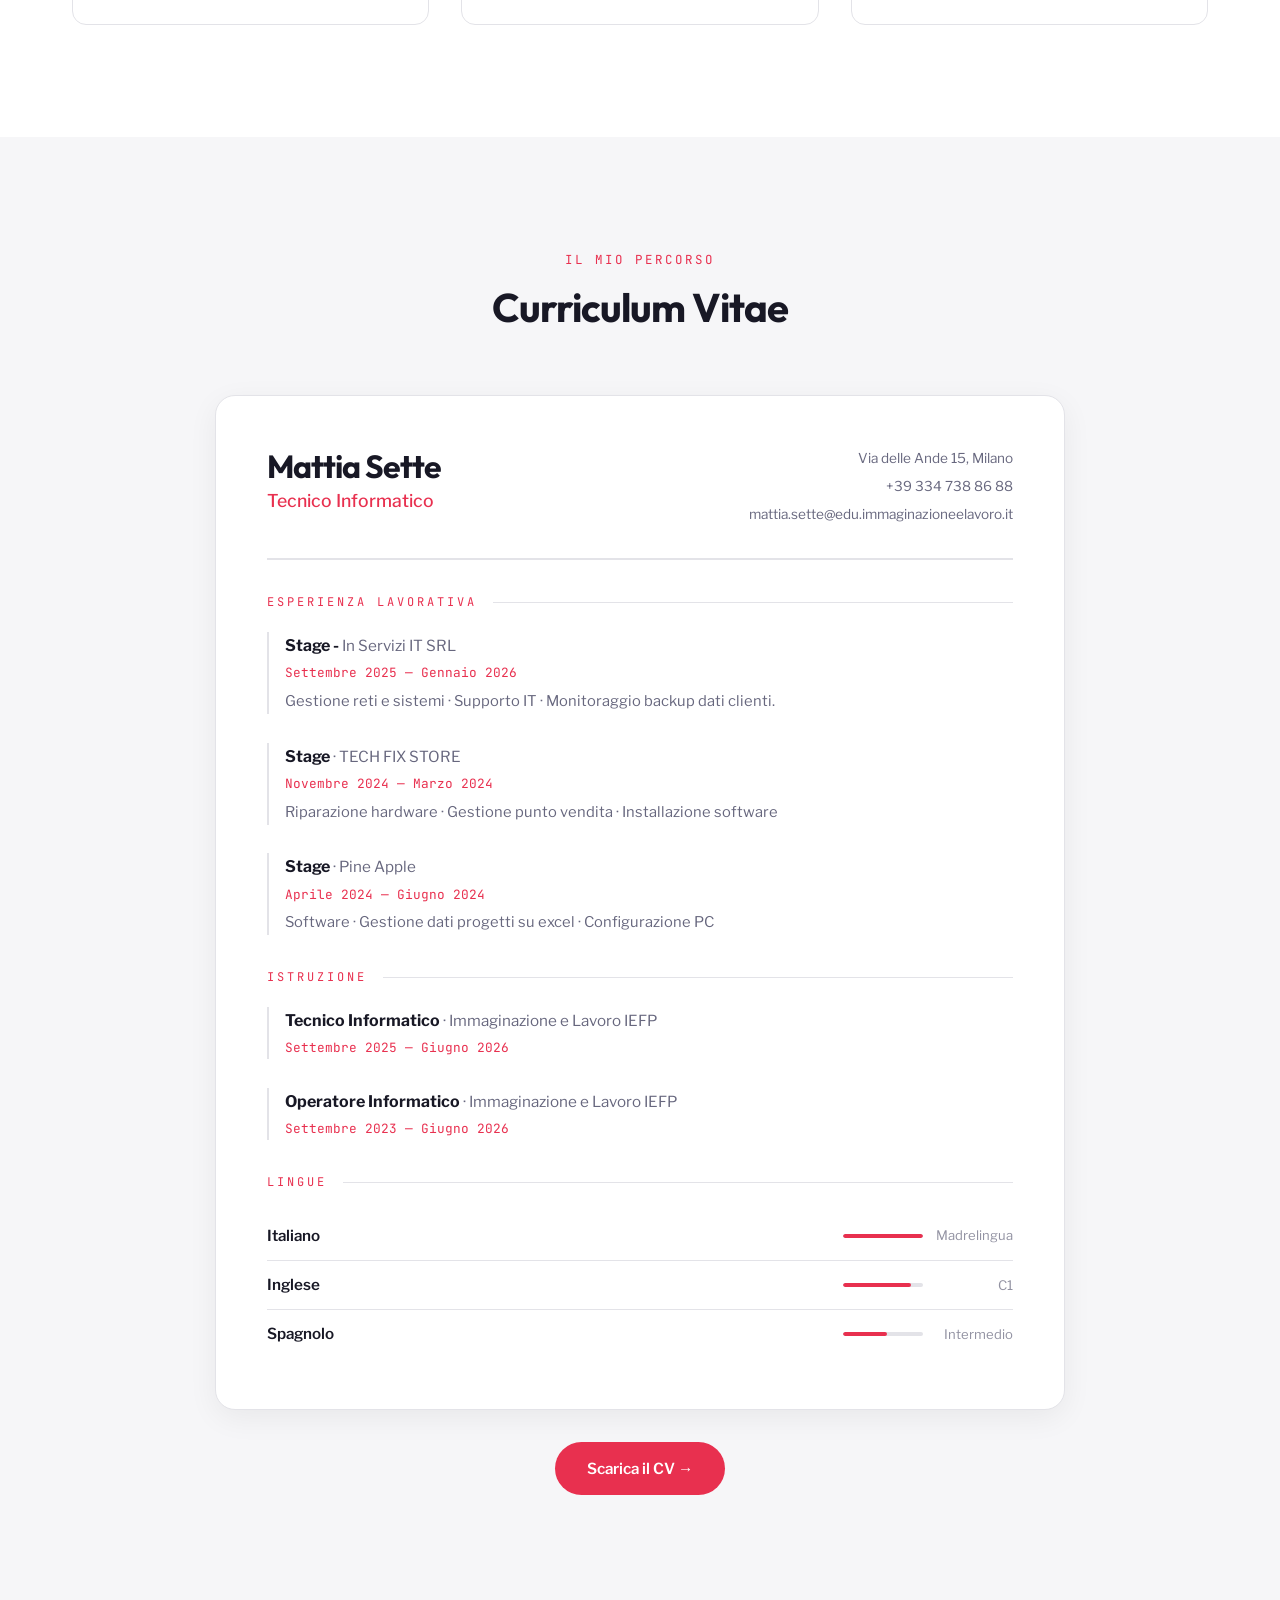
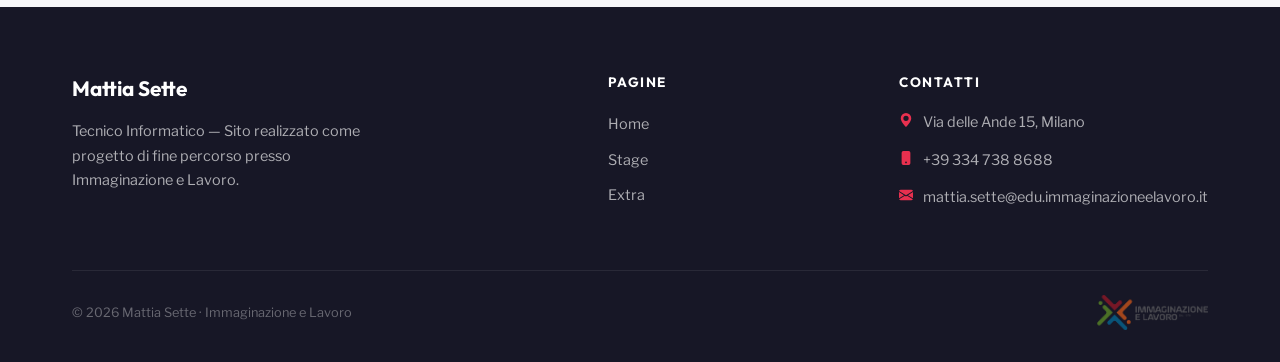
==== commit 76b4218a: "update" ====
--- a/index.html
+++ b/index.html
@@ -43,6 +43,7 @@
                 <li><a href="#cv">CV</a></li>
                 <li><a href="./stage.html">Stage</a></li>
                 <li><a href="./extra.html">Extra</a></li>
+                <li><a href="./percorso.html">Percorso</a></li>
             </ul>
 
             <button class="theme-toggle" id="themeToggle" aria-label="Cambia tema">🌙</button>
@@ -133,7 +134,7 @@
                 <!-- MODIFICA: Card 2 -->
                 <div class="passion-card reveal reveal-delay-2">
                     <div class="passion-card-img">
-                        <img src="./img/spotify-icon-green-logo-spotify-logo-png-hd-11562850769m45tulb4kl-removebg-preview.png" alt="Passione 2">
+                        <img src="./img/Logo Spotify.png" alt="Passione 2">
                     </div>
                     <div class="passion-card-body">
                         <span class="passion-card-tag">Hobby</span>
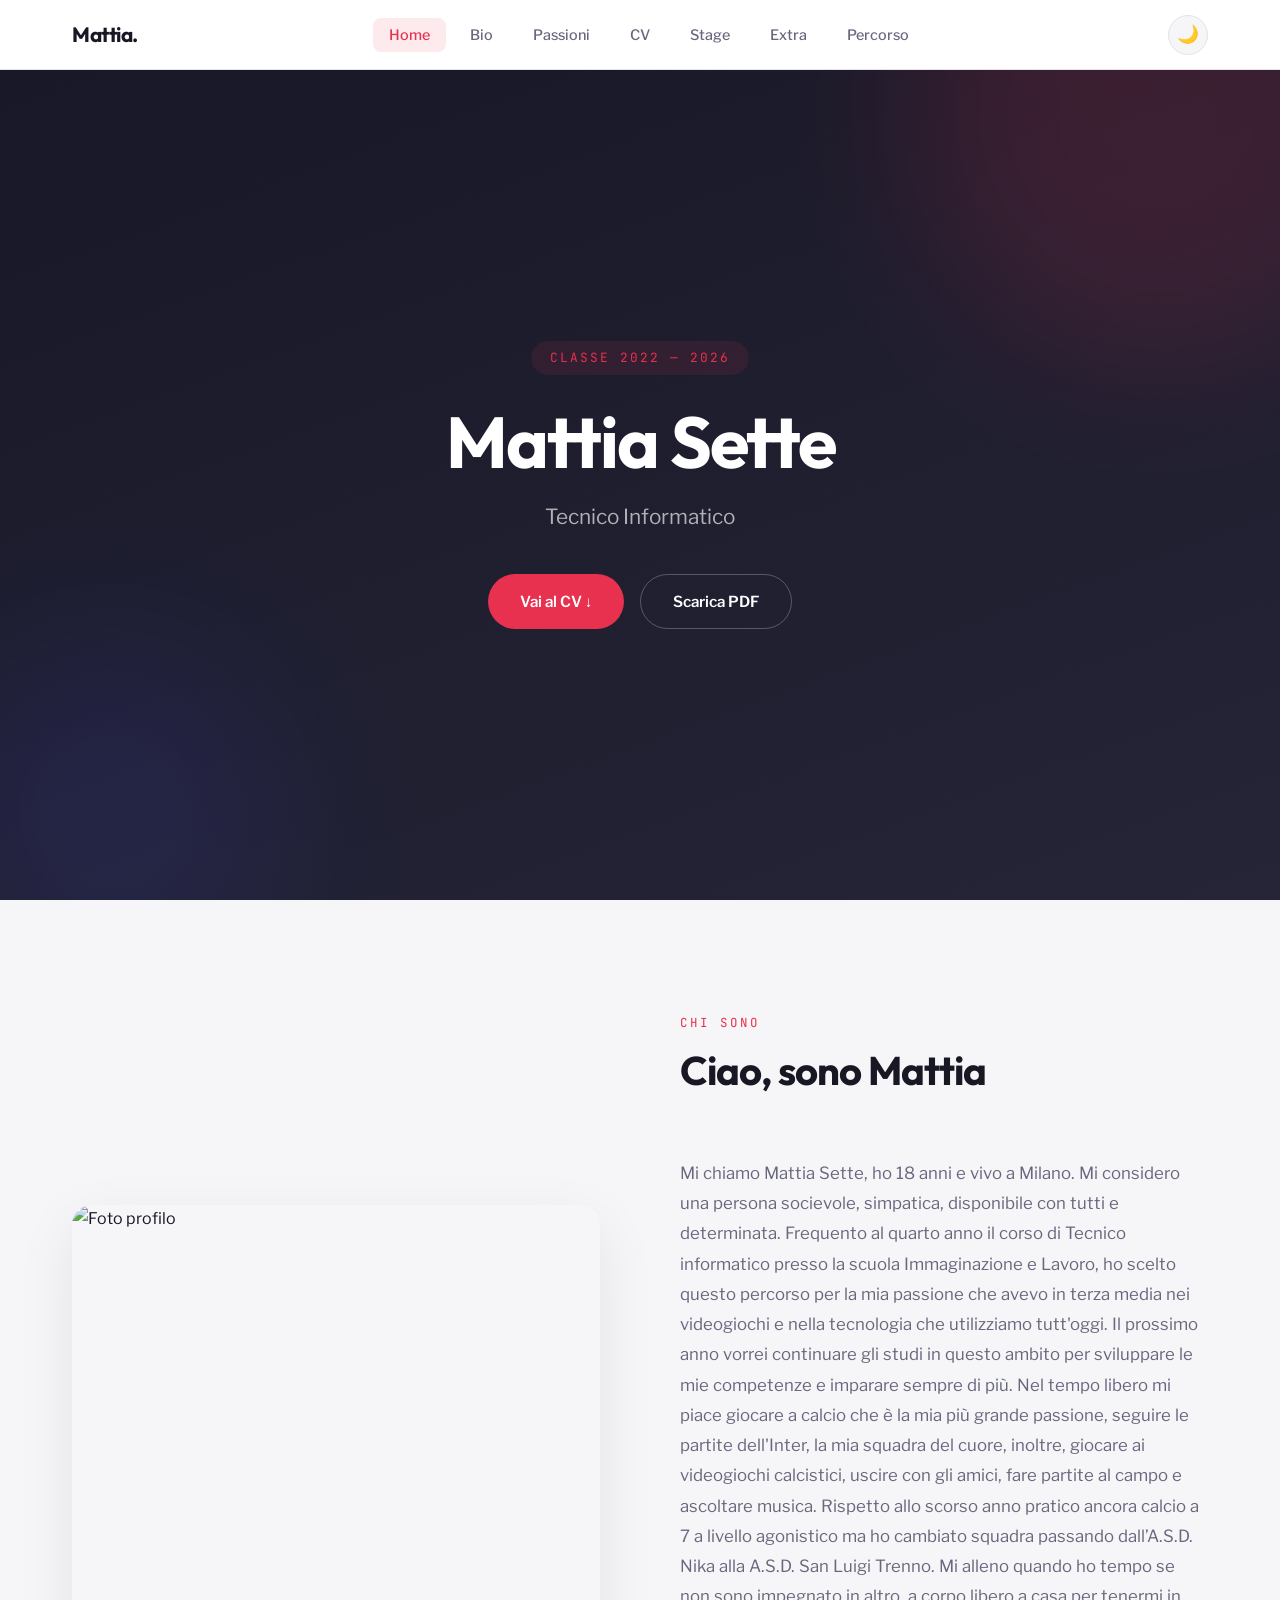
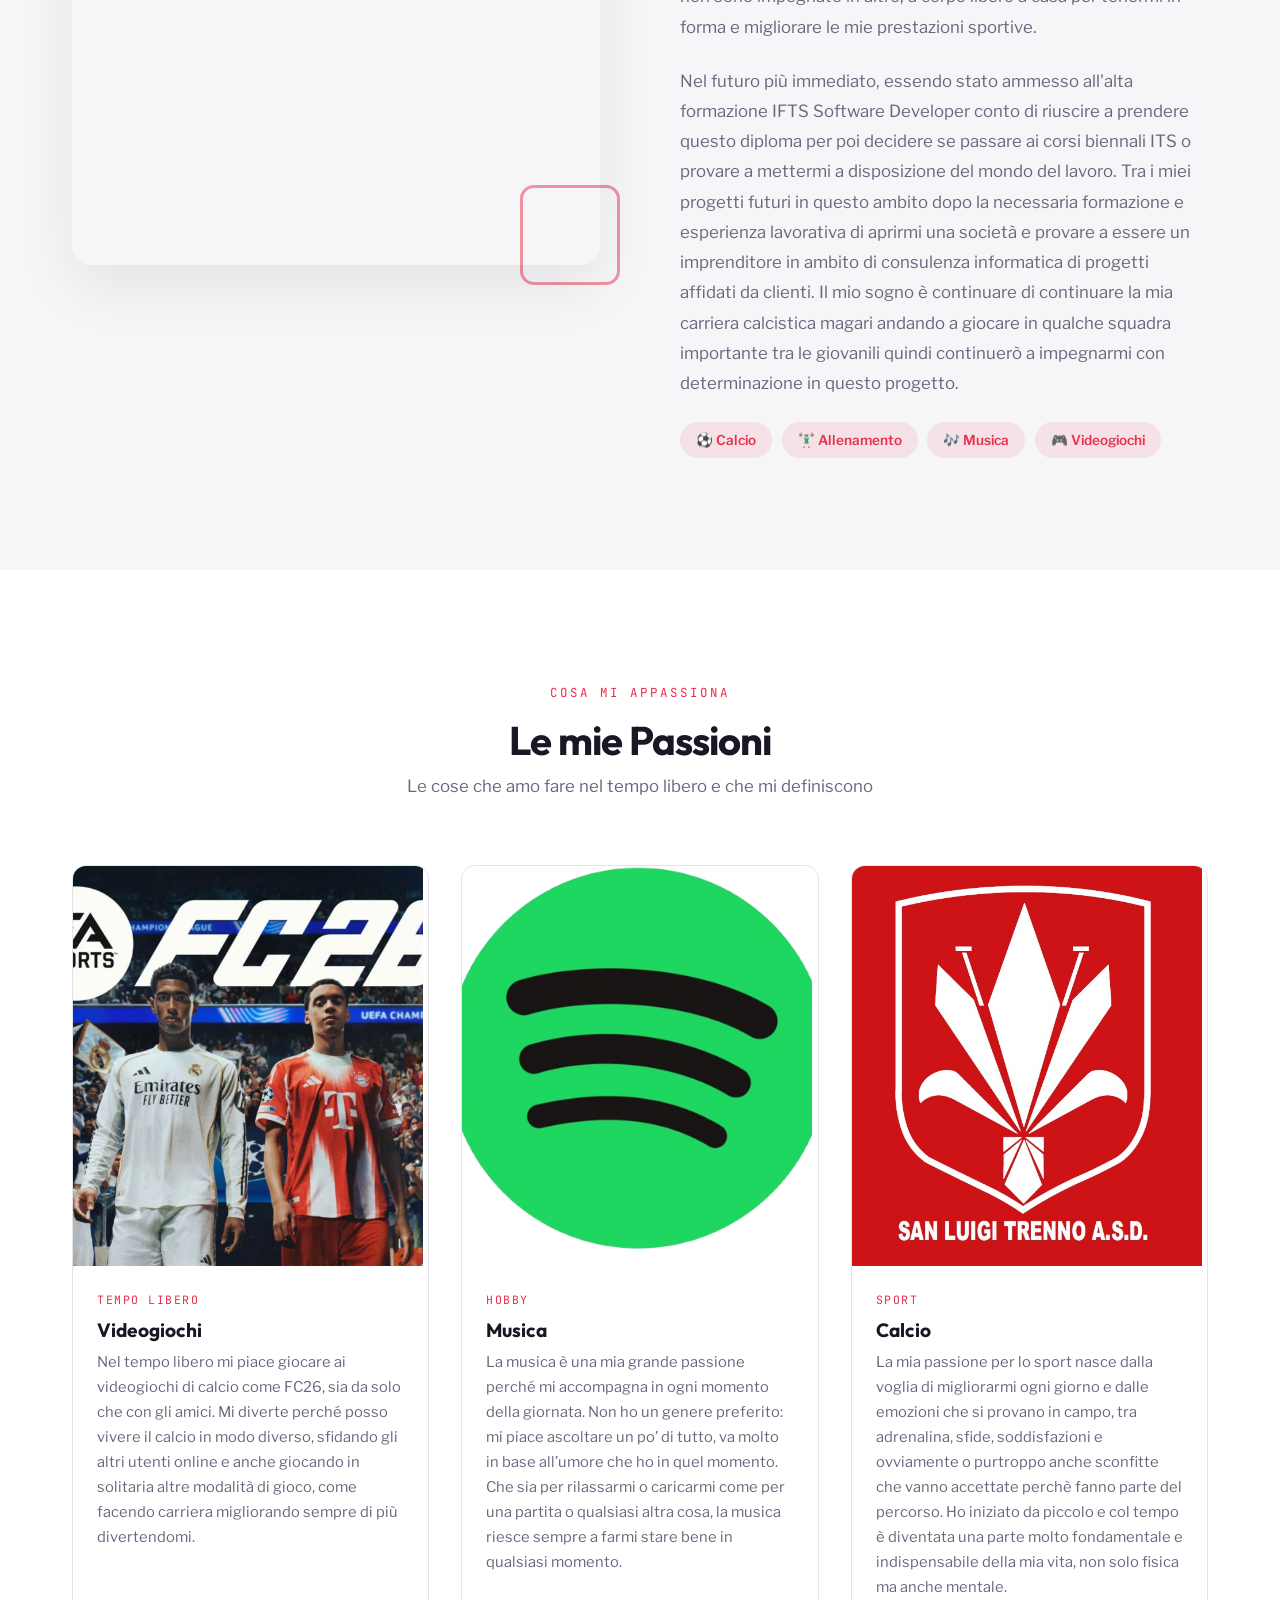
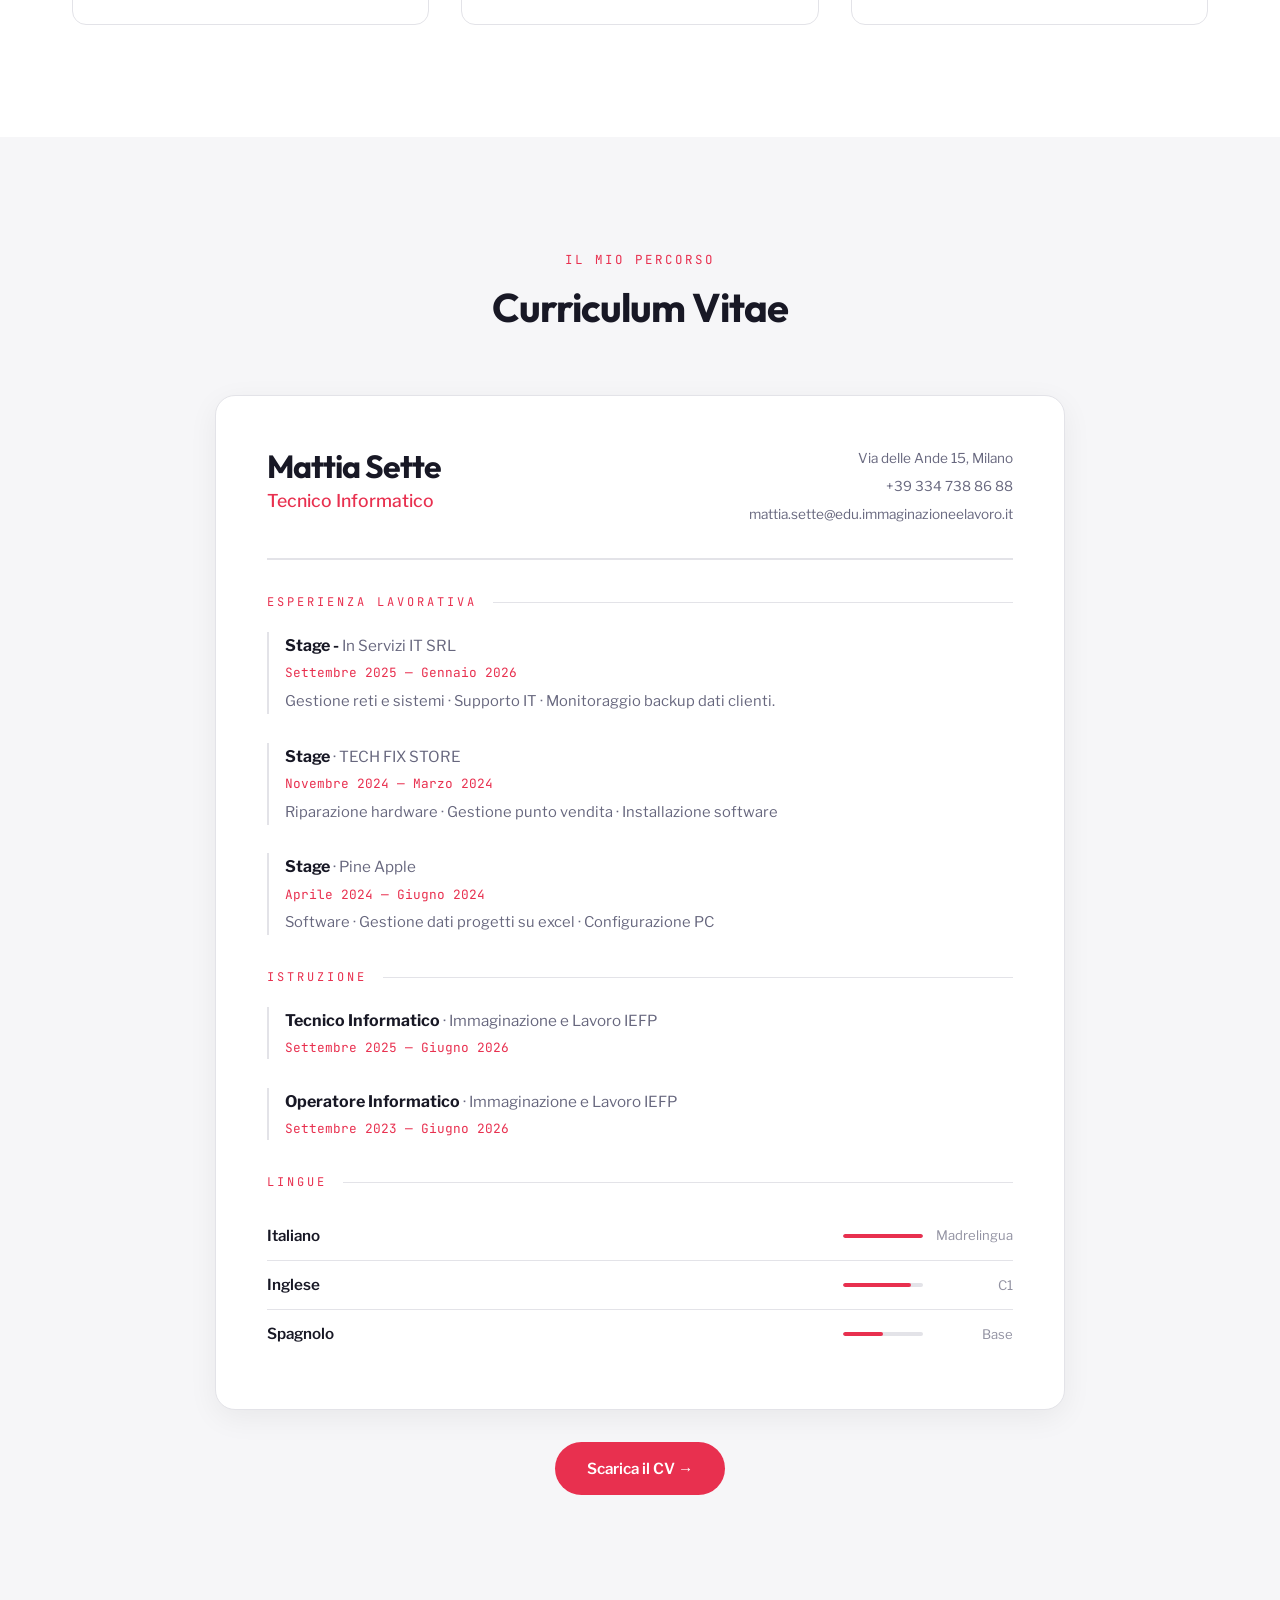
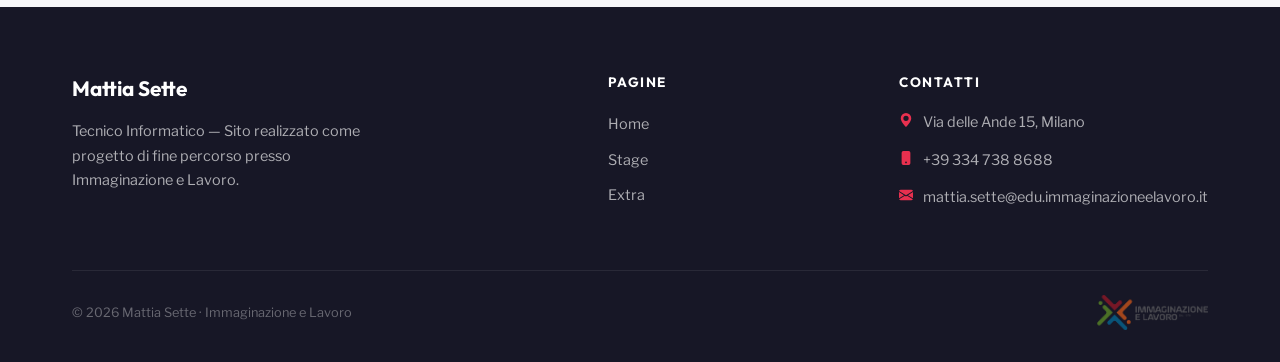
==== commit a89d42c3: "Update" ====
--- a/index.html
+++ b/index.html
@@ -242,8 +242,8 @@
                 <div class="cv-lang">
                     <span class="cv-lang-name">Spagnolo</span>
                     <div class="cv-lang-level">
-                        <div class="cv-lang-bar"><div class="cv-lang-bar-fill" style="width: 55%"></div></div>
-                        <span class="cv-lang-label">Intermedio</span>
+                        <div class="cv-lang-bar"><div class="cv-lang-bar-fill" style="width: 50%"></div></div>
+                        <span class="cv-lang-label">Base</span>
                     </div>
                 </div>
             </div>
--- a/style.css
+++ b/style.css
@@ -872,7 +872,7 @@
 
 .stage-card.open .stage-card-body {
     padding: 2rem;
-    max-height: 800px;
+    max-height: 2000px;
 }
 
 .stage-grid {
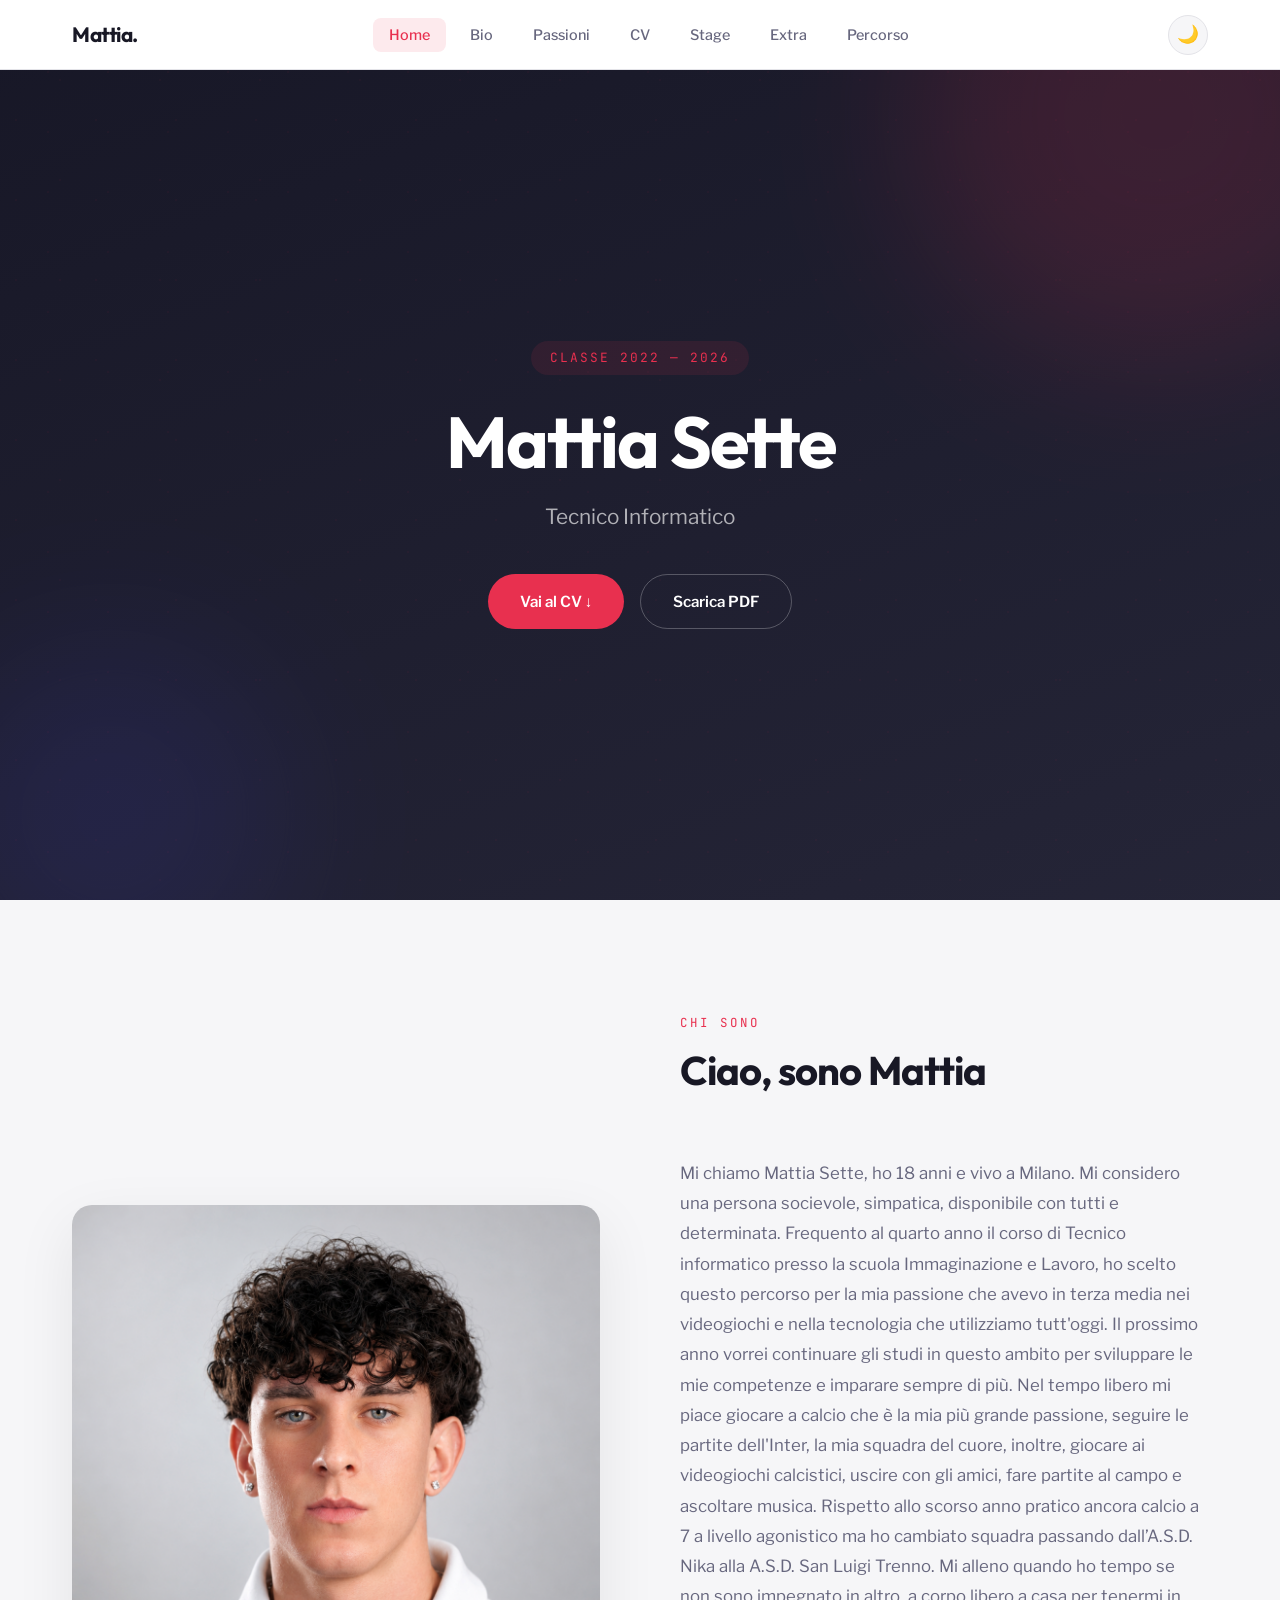
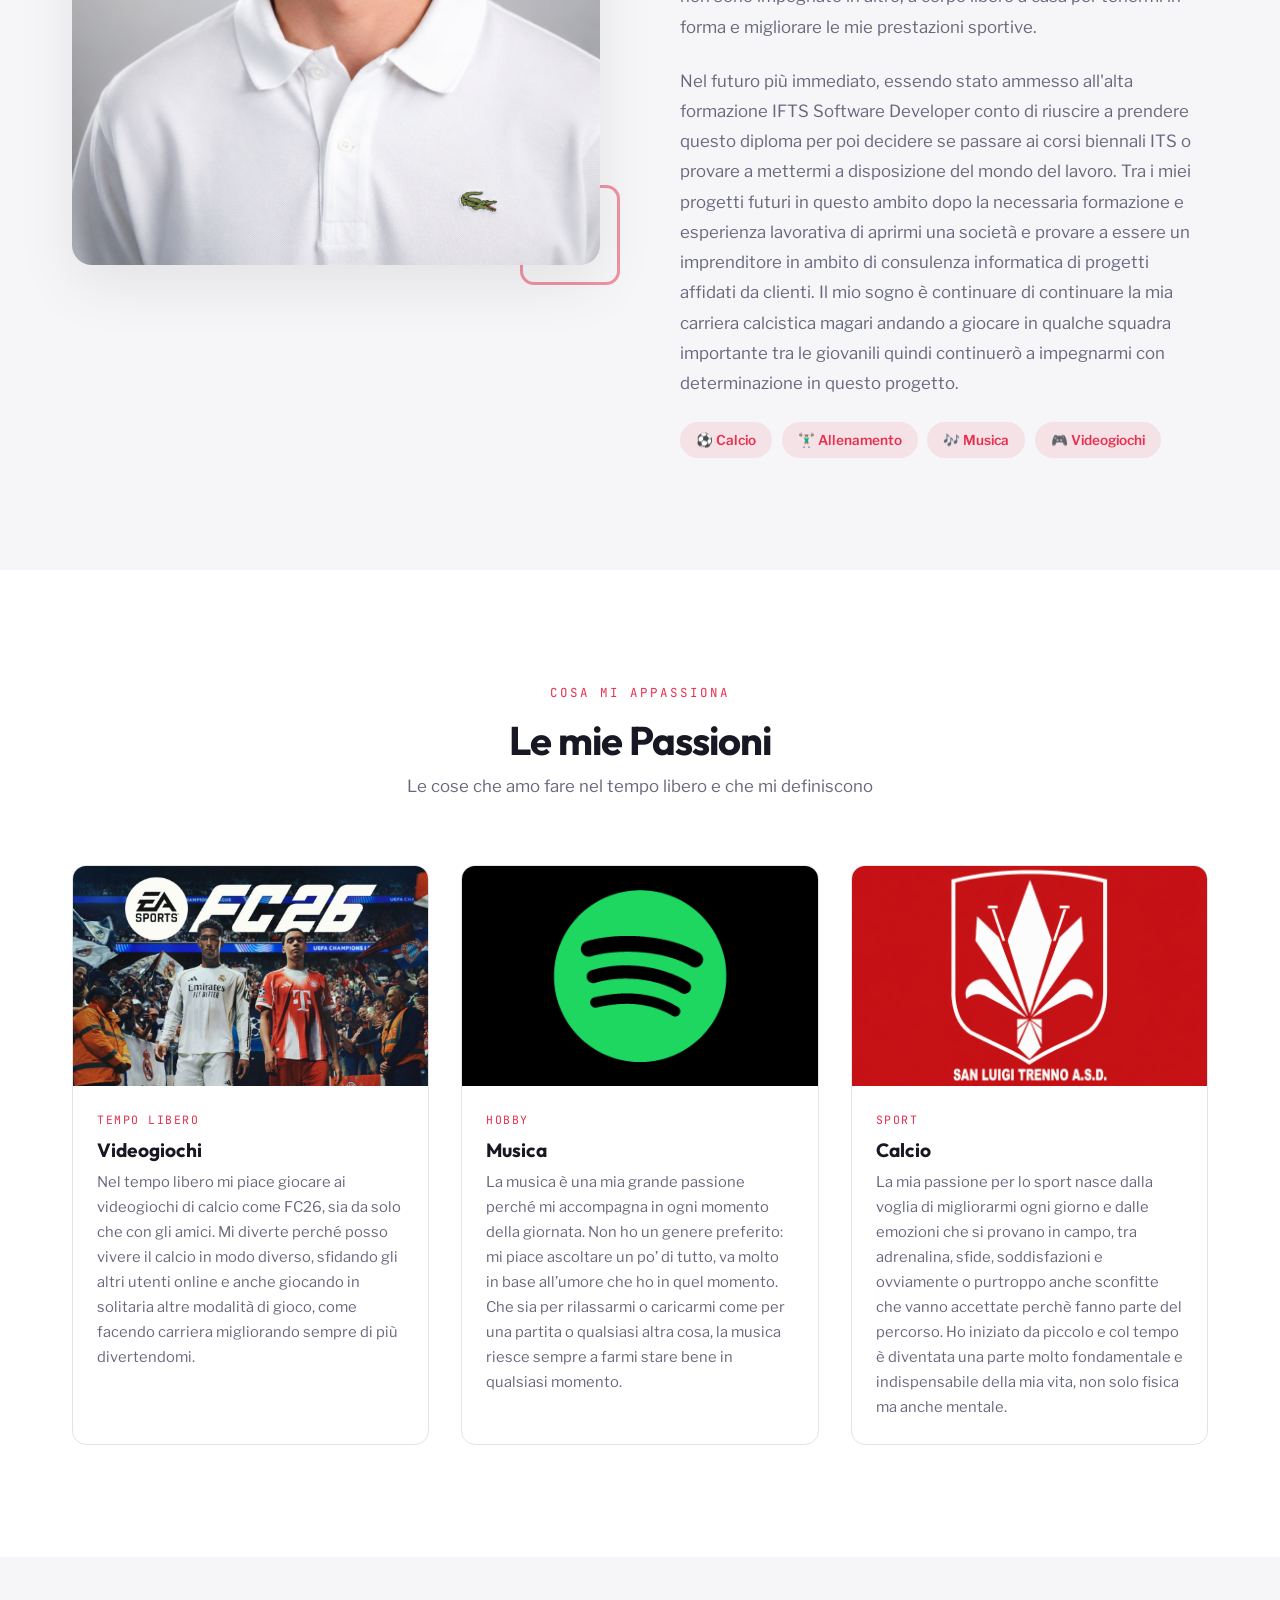
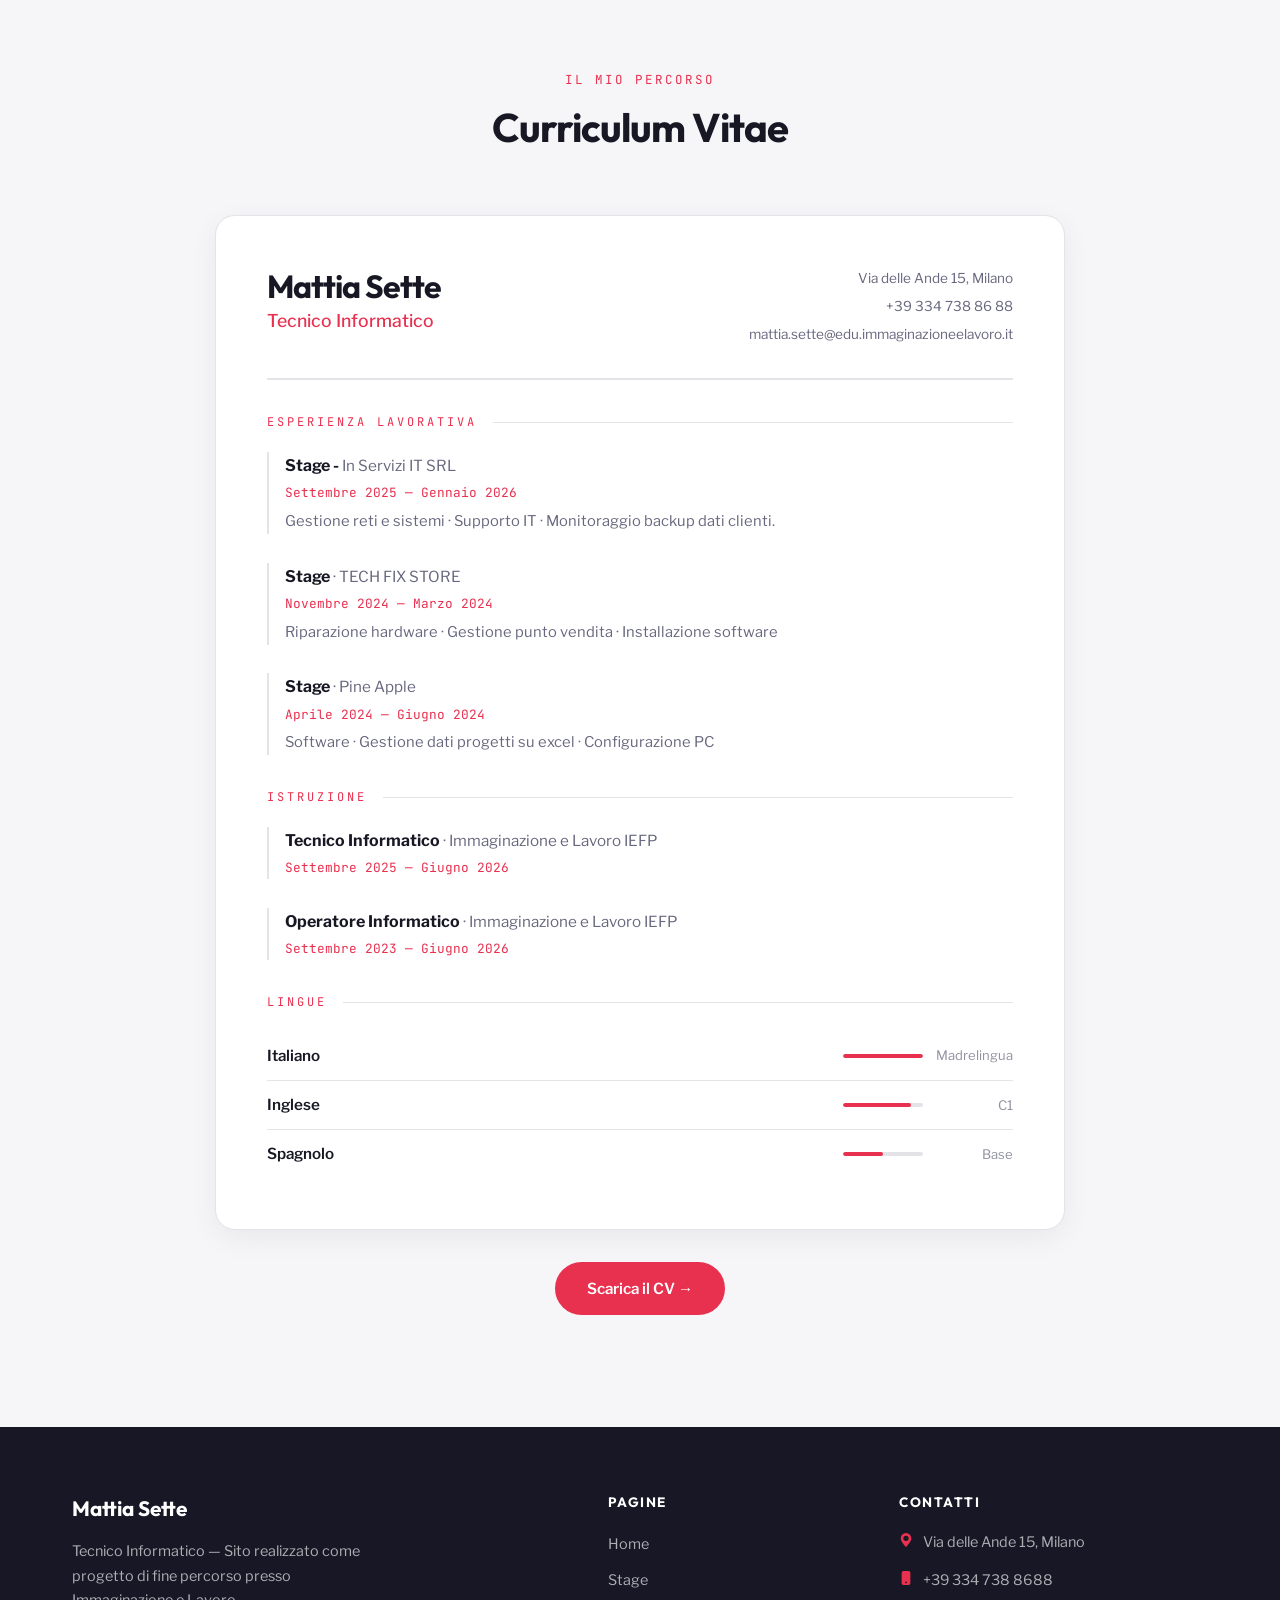
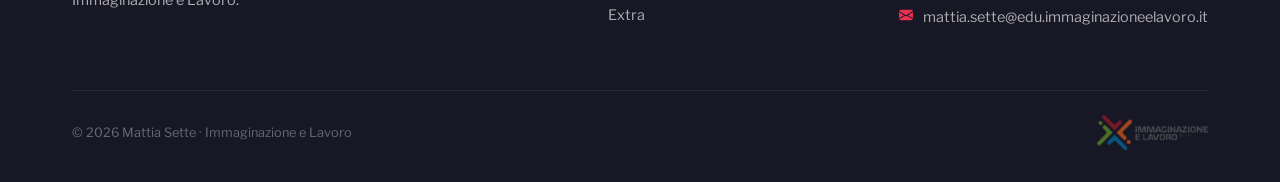
==== commit b1c734d9: "Update" ====
--- a/index.html
+++ b/index.html
@@ -63,7 +63,7 @@
             <p class="hero-sub reveal reveal-delay-2">Tecnico Informatico</p>
             <div class="hero-cta reveal reveal-delay-3">
                 <a href="#cv" class="btn-primary-custom">Vai al CV ↓</a>
-                <a href="./doc/Cv.pdf" target="_blank" class="btn-outline-custom">Scarica PDF</a>
+                <a href="./doc/Mattia Sette - Cv.pdf" target="_blank" class="btn-outline-custom">Scarica PDF</a>
             </div>
         </div>
     </section>
@@ -75,7 +75,7 @@
                 <div class="bio-image reveal-left">
                     <div class="bio-image-frame">
                         <!-- MODIFICA: sostituisci con la tua foto (./img/foto.jpg) -->
-                        <img src="https://placehold.co/500x625/1a1a2e/e94560?text=La+tua+foto" alt="Foto profilo">
+                        <img src="img/Mattia (2).png" alt="Foto profilo">
                     </div>
                 </div>
                 <div class="bio-text-area reveal-right">
@@ -146,7 +146,7 @@
                 <!-- MODIFICA: Card 3 -->
                 <div class="passion-card reveal reveal-delay-3">
                     <div class="passion-card-img">
-                        <img src="./img/Logo-San-Luigi-Trenno.jpg" alt="Passione 3">
+                        <img src="./img/Logo San Luigi Trenno.png" alt="Passione 3">
                     </div>
                     <div class="passion-card-body">
                         <span class="passion-card-tag">Sport</span>
@@ -249,7 +249,7 @@
             </div>
 
             <div style="text-align: center; margin-top: 2rem;" class="reveal">
-                <a href="./doc/Cv.pdf" target="_blank" class="btn-primary-custom">Scarica il CV →</a>
+                <a href="./doc/Mattia Sette - Cv.pdf" target="_blank" class="btn-primary-custom">Scarica il CV →</a>
             </div>
         </div>
     </section>
--- a/style.css
+++ b/style.css
@@ -589,8 +589,8 @@
 }
 
 .passion-card-img {
-    height: 400px;
-    width: 350px;
+    height: 220px;
+ 
     overflow: hidden;
 }
 
